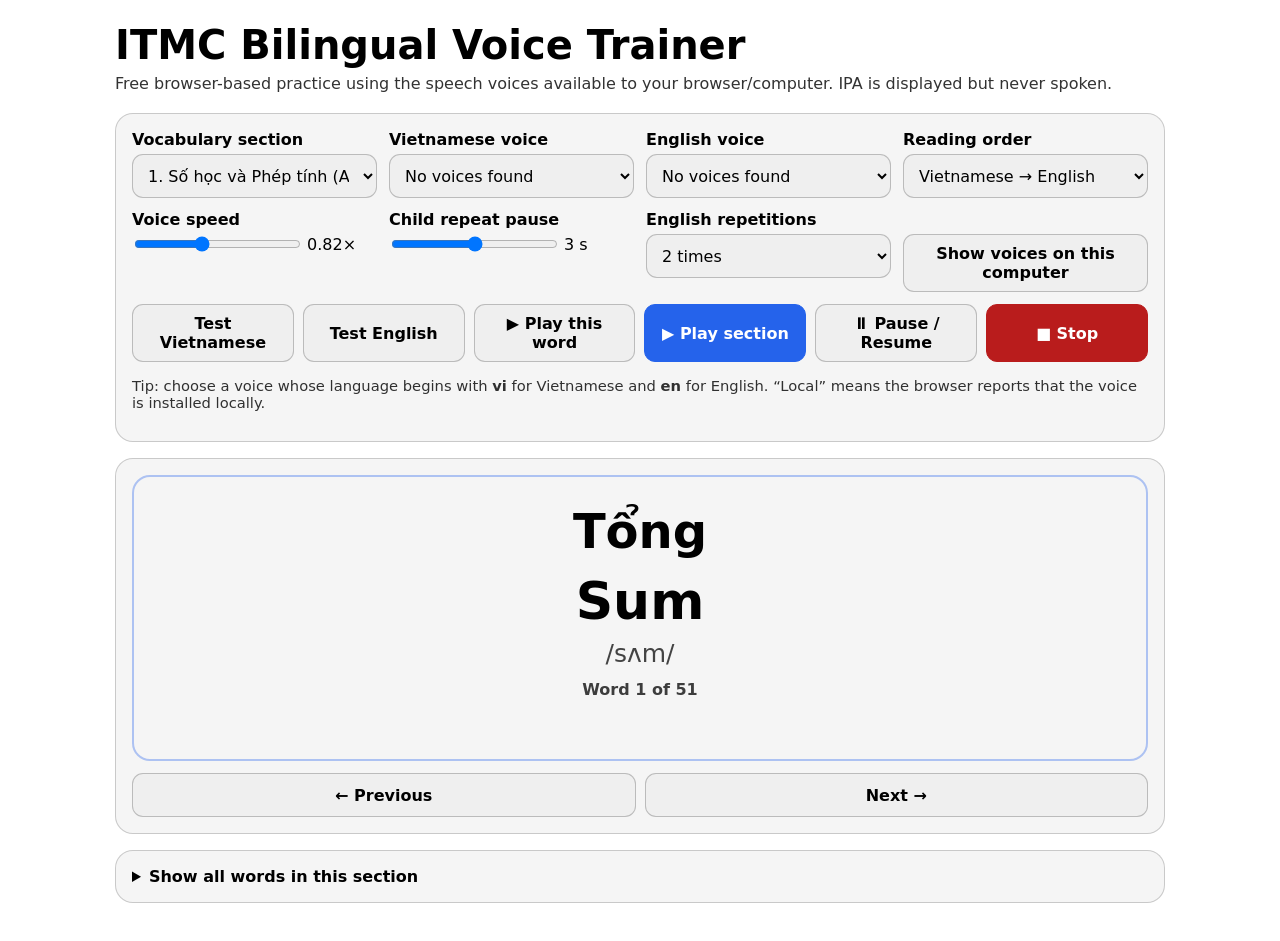
==== index.html @ 82bf1d86 "Add files via upload" ====
<!doctype html>
<html lang="vi">
<head>
<meta charset="utf-8">
<meta name="viewport" content="width=device-width, initial-scale=1">
<title>ITMC Bilingual Voice Trainer</title>
<style>
:root {
  font-family: system-ui, -apple-system, "Segoe UI", Roboto, Arial, sans-serif;
  color-scheme: light dark;
}
body {
  margin: 0;
  background: Canvas;
  color: CanvasText;
}
.wrap {
  max-width: 1050px;
  margin: 0 auto;
  padding: 22px;
}
h1 { margin: 0 0 6px; font-size: clamp(25px, 4vw, 40px); }
.sub { opacity:.8; margin:0 0 20px; }
.panel {
  border: 1px solid color-mix(in srgb, CanvasText 18%, transparent);
  border-radius: 18px;
  padding: 16px;
  margin-bottom: 16px;
  background: color-mix(in srgb, Canvas 96%, CanvasText 4%);
}
.grid {
  display: grid;
  grid-template-columns: repeat(auto-fit, minmax(210px,1fr));
  gap: 12px;
}
label { font-weight: 650; display:block; margin-bottom:5px; }
select, input[type="range"], button {
  width:100%;
  box-sizing:border-box;
}
select, button {
  min-height: 44px;
  border-radius: 11px;
  border: 1px solid color-mix(in srgb, CanvasText 22%, transparent);
  padding: 9px 11px;
  font: inherit;
}
button { cursor:pointer; font-weight:700; }
button.primary {
  background: #2563eb;
  color:white;
  border-color:#2563eb;
}
button.stop {
  background:#b91c1c;
  color:white;
  border-color:#b91c1c;
}
.controls {
  display:grid;
  grid-template-columns: repeat(auto-fit, minmax(120px,1fr));
  gap:9px;
}
.card {
  text-align:center;
  padding: 26px 14px;
  border-radius: 18px;
  border: 2px solid color-mix(in srgb, #2563eb 35%, transparent);
}
.vi {
  font-size: clamp(28px, 5vw, 48px);
  font-weight: 800;
  margin-bottom: 12px;
}
.en {
  font-size: clamp(30px, 5.5vw, 52px);
  font-weight: 850;
}
.ipa {
  font-size: clamp(18px, 2.7vw, 25px);
  opacity:.72;
  margin-top:8px;
}
.counter {
  margin-top:12px;
  opacity:.75;
  font-weight:650;
}
.status {
  min-height:24px;
  margin-top:10px;
  font-weight:650;
}
.small { font-size:.92rem; opacity:.8; }
.voice-list {
  max-height:220px;
  overflow:auto;
  padding:10px 14px;
  border-radius:12px;
  border:1px solid color-mix(in srgb, CanvasText 18%, transparent);
  display:none;
  white-space:pre-wrap;
}
.words {
  width:100%;
  border-collapse:collapse;
  margin-top:10px;
}
.words th, .words td {
  border-bottom:1px solid color-mix(in srgb, CanvasText 14%, transparent);
  padding:8px;
  text-align:left;
  vertical-align:top;
}
.words tr.current {
  outline:2px solid #2563eb;
  outline-offset:-2px;
}
.rangeRow {
  display:grid;
  grid-template-columns: 1fr 70px;
  align-items:center;
  gap:8px;
}
@media (max-width:600px) {
  .wrap { padding:12px; }
  .panel { padding:12px; border-radius:14px; }
}
</style>
</head>
<body>
<div class="wrap">
  <h1>ITMC Bilingual Voice Trainer</h1>
  <p class="sub">Free browser-based practice using the speech voices available to your browser/computer. IPA is displayed but never spoken.</p>

  <div class="panel">
    <div class="grid">
      <div>
        <label for="section">Vocabulary section</label>
        <select id="section"></select>
      </div>
      <div>
        <label for="viVoice">Vietnamese voice</label>
        <select id="viVoice"></select>
      </div>
      <div>
        <label for="enVoice">English voice</label>
        <select id="enVoice"></select>
      </div>
      <div>
        <label for="order">Reading order</label>
        <select id="order">
          <option value="vi-en">Vietnamese → English</option>
          <option value="en-vi">English → Vietnamese</option>
        </select>
      </div>
    </div>

    <div class="grid" style="margin-top:12px">
      <div>
        <label for="rate">Voice speed</label>
        <div class="rangeRow">
          <input id="rate" type="range" min="0.5" max="1.25" value="0.82" step="0.05">
          <output id="rateOut">0.82×</output>
        </div>
      </div>
      <div>
        <label for="pause">Child repeat pause</label>
        <div class="rangeRow">
          <input id="pause" type="range" min="0" max="6" value="3" step="0.5">
          <output id="pauseOut">3 s</output>
        </div>
      </div>
      <div>
        <label for="repeat">English repetitions</label>
        <select id="repeat">
          <option value="1">1 time</option>
          <option value="2" selected>2 times</option>
          <option value="3">3 times</option>
        </select>
      </div>
      <div>
        <label>&nbsp;</label>
        <button id="voicesBtn">Show voices on this computer</button>
      </div>
    </div>

    <div class="controls" style="margin-top:12px">
      <button id="testVi">Test Vietnamese</button>
      <button id="testEn">Test English</button>
      <button id="playOne">▶ Play this word</button>
      <button id="playAll" class="primary">▶ Play section</button>
      <button id="pauseBtn">⏸ Pause / Resume</button>
      <button id="stopBtn" class="stop">■ Stop</button>
    </div>

    <div id="voiceList" class="voice-list" style="margin-top:12px"></div>
    <p class="small">Tip: choose a voice whose language begins with <b>vi</b> for Vietnamese and <b>en</b> for English. “Local” means the browser reports that the voice is installed locally.</p>
  </div>

  <div class="panel">
    <div class="card">
      <div id="viText" class="vi"></div>
      <div id="enText" class="en"></div>
      <div id="ipaText" class="ipa"></div>
      <div id="counter" class="counter"></div>
      <div id="status" class="status"></div>
    </div>
    <div class="controls" style="margin-top:12px">
      <button id="prev">← Previous</button>
      <button id="next">Next →</button>
    </div>
  </div>

  <div class="panel">
    <details>
      <summary><b>Show all words in this section</b></summary>
      <div style="overflow:auto">
        <table class="words">
          <thead><tr><th>#</th><th>Vietnamese</th><th>English</th><th>IPA</th></tr></thead>
          <tbody id="wordRows"></tbody>
        </table>
      </div>
    </details>
  </div>
</div>

<script>
const sections = [{"title": "1. Số học và Phép tính (Arithmetic & Operations)", "items": [{"n": "1", "en": "Sum", "ipa": "/sʌm/", "vi": "Tổng"}, {"n": "2", "en": "Difference", "ipa": "/ˈdɪfrəns/", "vi": "Hiệu"}, {"n": "3", "en": "Product", "ipa": "/ˈprɒdʌkt/", "vi": "Tích"}, {"n": "4", "en": "Quotient", "ipa": "/ˈkwəʊʃnt/", "vi": "Thương"}, {"n": "5", "en": "Plus", "ipa": "/plʌs/", "vi": "Cộng"}, {"n": "6", "en": "Minus", "ipa": "/ˈmaɪnəs/", "vi": "Trừ"}, {"n": "7", "en": "Add", "ipa": "/æd/", "vi": "Cộng (động từ)"}, {"n": "8", "en": "Subtract", "ipa": "/səbˈtrækt/", "vi": "Trừ (động từ)"}, {"n": "9", "en": "Take away", "ipa": "/teɪk əˈweɪ/", "vi": "Trừ, lấy đi"}, {"n": "10", "en": "Multiplication", "ipa": "/ˌmʌltɪplɪˈkeɪʃn/", "vi": "Phép nhân"}, {"n": "11", "en": "Times / Multiplied by", "ipa": "/taɪmz/ - /ˈmʌltɪplaɪd baɪ/", "vi": "Nhân với"}, {"n": "12", "en": "Divide", "ipa": "/dɪˈvaɪd/", "vi": "Chia"}, {"n": "13", "en": "Subtraction", "ipa": "/səbˈtrækʃn/", "vi": "Phép trừ"}, {"n": "14", "en": "Operation", "ipa": "/ˌɒpəˈreɪʃn/", "vi": "Phép tính"}, {"n": "15", "en": "Calculate", "ipa": "/ˈkælkjuleɪt/", "vi": "Tính"}, {"n": "16", "en": "Digit", "ipa": "/ˈdɪdʒɪt/", "vi": "Chữ số"}, {"n": "17", "en": "Units digit / Ones place", "ipa": "/ˈjuːnɪts ˈdɪdʒɪt/", "vi": "Chữ số hàng đơn vị"}, {"n": "18", "en": "Tens digit / Tens", "ipa": "/tɛnz ˈdɪdʒɪt/", "vi": "Chữ số hàng chục"}, {"n": "19", "en": "Hundreds place / Hundreds", "ipa": "/ˈhʌndrədz pleɪs/", "vi": "Hàng trăm"}, {"n": "20", "en": "Thousands", "ipa": "/ˈθaʊzndz/", "vi": "Hàng nghìn"}, {"n": "21", "en": "Millions", "ipa": "/ˈmɪljənz/", "vi": "Hàng triệu"}, {"n": "22", "en": "Place / Place value", "ipa": "/pleɪs/ - /ˈpleɪs væljuː/", "vi": "Hàng / Giá trị hàng"}, {"n": "23", "en": "Even / Even number", "ipa": "/ˈiːvn ˈnʌmbə(r)/", "vi": "Chẵn / Số chẵn"}, {"n": "24", "en": "Odd / Odd number", "ipa": "/ɒd ˈnʌmbə(r)/", "vi": "Lẻ / Số lẻ"}, {"n": "25", "en": "Consecutive", "ipa": "/kənˈsekjətɪv/", "vi": "Liên tiếp"}, {"n": "26", "en": "Sequence", "ipa": "/ˈsiːkwəns/", "vi": "Dãy, chuỗi"}, {"n": "27", "en": "Pattern / Number pattern", "ipa": "/ˈpætən/ - /ˈnʌmbə ˈpætn/", "vi": "Quy luật / Dãy số quy luật"}, {"n": "28", "en": "Term / Element", "ipa": "/tɜːm/ - /ˈelɪmənt/", "vi": "Số hạng"}, {"n": "29", "en": "Value / Result", "ipa": "/ˈvæljuː/ - /rɪˈzʌlt/", "vi": "Giá trị / Kết quả"}, {"n": "30", "en": "Average", "ipa": "/ˈævərɪdʒ/", "vi": "Trung bình"}, {"n": "31", "en": "Divisibility / Divisible by", "ipa": "/dɪˌvɪzəˈbɪləti/", "vi": "Sự chia hết / Chia hết cho"}, {"n": "32", "en": "Remainder", "ipa": "/rɪˈmeɪndə(r)/", "vi": "Số dư"}, {"n": "33", "en": "Factor / Factorise (Factorize)", "ipa": "/ˈfæktə(r)/ - /ˈfæktəraɪz/", "vi": "Thừa số / Phân tích thành thừa số"}, {"n": "34", "en": "Distinct", "ipa": "/dɪˈstɪŋkt/", "vi": "Phân biệt / Khác nhau"}, {"n": "35", "en": "Half", "ipa": "/hɑːf/", "vi": "Một nửa"}, {"n": "36", "en": "Round", "ipa": "/raʊnd/", "vi": "Làm tròn"}, {"n": "37", "en": "Decimal fraction", "ipa": "/ˈdesɪml ˈfrækʃn/", "vi": "Phân số thập phân"}, {"n": "38", "en": "Decimal point", "ipa": "/ˈdesɪml pɔɪnt/", "vi": "Dấu thập phân"}, {"n": "39", "en": "Numerator", "ipa": "/ˈnjuːməreɪtə(r)/", "vi": "Tử số"}, {"n": "40", "en": "Denominator", "ipa": "/dɪˈnɒmɪneɪtə(r)/", "vi": "Mẫu số"}, {"n": "41", "en": "Proper fraction", "ipa": "/ˈprɒpə ˈfrækʃn/", "vi": "Phân số có tử số nhỏ hơn mẫu số"}, {"n": "42", "en": "Improper fraction", "ipa": "/ɪmˈprɒpə ˈfrækʃn/", "vi": "Phân số có tử số lớn hơn mẫu số"}, {"n": "43", "en": "Simplest fraction / Simplify", "ipa": "/ˈsɪmplɪst ˈfrækʃn/", "vi": "Phân số tối giản / Rút gọn"}, {"n": "44", "en": "Mixed numbers", "ipa": "/mɪkst ˈnʌmbəz/", "vi": "Hỗn số"}, {"n": "45", "en": "Integer", "ipa": "/ˈɪntɪdʒə(r)/", "vi": "Số nguyên"}, {"n": "46", "en": "Negative", "ipa": "/ˈneɡətɪv/", "vi": "Âm"}, {"n": "47", "en": "Nonzero", "ipa": "/ˌnɒnˈzɪərəʊ/", "vi": "Khác 0"}, {"n": "48", "en": "Square root", "ipa": "/skweə ruːt/", "vi": "Căn bậc hai"}, {"n": "49", "en": "Equal / Equality / Equation", "ipa": "/ˈiːkwəl/ - /ɪˈkweɪʒn/", "vi": "Bằng / Đẳng thức / Phương trình"}, {"n": "50", "en": "Directly proportional to", "ipa": "/daɪˈrektli pəˈpɔːʃənl tə/", "vi": "Tỷ lệ thuận với"}, {"n": "51", "en": "Inversely proportional", "ipa": "/ˌɪnˈvɜːsli pəˈpɔːʃənl/", "vi": "Tỷ lệ nghịch"}]}, {"title": "2. Hình học (Geometry)", "items": [{"n": "1", "en": "Geometry", "ipa": "/dʒiˈɒmətri/", "vi": "Hình học"}, {"n": "2", "en": "Rectangle", "ipa": "/ˈrektæŋɡl/", "vi": "Hình chữ nhật"}, {"n": "3", "en": "Square", "ipa": "/skweə(r)/", "vi": "Hình vuông"}, {"n": "4", "en": "Triangle", "ipa": "/ˈtraɪæŋɡl/", "vi": "Hình tam giác"}, {"n": "5", "en": "Acute triangle", "ipa": "/əˈkjuːt ˈtraɪæŋɡl/", "vi": "Tam giác nhọn"}, {"n": "6", "en": "Obtuse triangle", "ipa": "/əbˈtjuːs ˈtraɪæŋɡl/", "vi": "Tam giác tù"}, {"n": "7", "en": "Right triangle / Right-angled triangle", "ipa": "/raɪt ˈtraɪæŋɡl/", "vi": "Tam giác vuông"}, {"n": "8", "en": "Equilateral triangle", "ipa": "/ˌiːkwɪˈlætərəl ˈtraɪæŋɡl/", "vi": "Tam giác đều"}, {"n": "9", "en": "Isosceles triangle", "ipa": "/aɪˈsɒsəliːz ˈtraɪæŋɡl/", "vi": "Tam giác cân"}, {"n": "10", "en": "Scalene triangle", "ipa": "/ˈskeɪliːn ˈtraɪæŋɡl/", "vi": "Tam giác thường"}, {"n": "11", "en": "Circle / Semicircle", "ipa": "/ˈsɜːkl/ - /ˈsemisɜːkl/", "vi": "Hình tròn / Nửa đường tròn"}, {"n": "12", "en": "Radius / Diameter", "ipa": "/ˈreɪdiəs/ - /daɪˈæmɪtə(r)/", "vi": "Bán kính / Đường kính"}, {"n": "13", "en": "Polygon / Quadrilateral", "ipa": "/ˈpɒlɪɡən/ - /ˌkwɒdrɪˈlætərəl/", "vi": "Đa giác / Tứ giác"}, {"n": "14", "en": "Pentagon / Hexagon", "ipa": "/ˈpentəɡən/ - /ˈheksəɡən/", "vi": "Hình ngũ giác / Hình lục giác"}, {"n": "15", "en": "Parallelogram / Rhombus", "ipa": "/ˌpærəˈleləɡræm/ - /ˈrɒmbəs/", "vi": "Hình bình hành / Hình thoi"}, {"n": "16", "en": "Trapezium / Trapezoid", "ipa": "/trəˈpiːziəm/ - /ˈtræpəzɔɪd/", "vi": "Hình thang"}, {"n": "17", "en": "Kite", "ipa": "/kaɪt/", "vi": "Hình cái diều"}, {"n": "18", "en": "Cuboid / Cube", "ipa": "/ˈkjuːbɔɪd/ - /kjuːb/", "vi": "Hình hộp chữ nhật / Hình lập phương"}, {"n": "19", "en": "Cylinder / Cone", "ipa": "/ˈsɪlɪndə(r)/ - /kəʊn/", "vi": "Hình trụ / Hình nón"}, {"n": "20", "en": "Pyramid / Regular pyramid", "ipa": "/ˈpɪrəmɪd/", "vi": "Hình chóp / Hình chóp đều"}, {"n": "21", "en": "Triangular pyramid / Truncated pyramid", "ipa": "/traɪˈæŋɡjələr ˈpɪrəmɪd/", "vi": "Hình chóp tam giác / Hình chóp cụt"}, {"n": "22", "en": "Area / Surface area", "ipa": "/ˈeəriə/ - /ˈsɜːfɪs ˈeəriə/", "vi": "Diện tích / Diện tích toàn phần"}, {"n": "23", "en": "Perimeter / Circumference", "ipa": "/pəˈrɪmɪtə(r)/ - /səˈkʌmfərəns/", "vi": "Chu vi / Chu vi đường tròn"}, {"n": "24", "en": "Length / Width / Height", "ipa": "/leŋkθ/ - /wɪdθ/ - /haɪt/", "vi": "Chiều dài / Chiều rộng / Chiều cao"}, {"n": "25", "en": "Side length / Dimension", "ipa": "/saɪd leŋkθ/ - /daɪˈmenʃn/", "vi": "Chiều dài cạnh / Kích thước"}, {"n": "26", "en": "Right angle / Angle", "ipa": "/raɪt ˈæŋɡl/ - /ˈæŋɡl/", "vi": "Góc vuông / Góc"}, {"n": "27", "en": "Adjacent", "ipa": "/əˈdʒeɪsnt/", "vi": "Kề bên, kế cận (cạnh kề, góc kề)"}, {"n": "28", "en": "Vertically opposite angle", "ipa": "/ˈvɜːtɪkli ˈɒpəzɪt ˈæŋɡl/", "vi": "Góc đối đỉnh"}, {"n": "29", "en": "Segment / Line segment", "ipa": "/ˈseɡmənt/ - /laɪn ˈseɡmənt/", "vi": "Đoạn thẳng"}, {"n": "30", "en": "Line / Straight line", "ipa": "/laɪn/ - /streɪt laɪn/", "vi": "Đường thẳng"}, {"n": "31", "en": "Horizontal line / Vertical line", "ipa": "/ˌhɒrɪˈzɒntl laɪn/", "vi": "Đường nằm ngang / Đường thẳng đứng"}, {"n": "32", "en": "Perpendicular", "ipa": "/ˌpɜːpənˈdɪkjələ(r)/", "vi": "Vuông góc"}, {"n": "33", "en": "Bisect", "ipa": "/baɪˈsekt/", "vi": "Phân giác (chia đôi)"}, {"n": "34", "en": "Diagonal", "ipa": "/daɪˈæɡənl/", "vi": "Đường chéo"}, {"n": "35", "en": "Midpoint / Intersection", "ipa": "/ˈmɪdpɔɪnt/ - /ˌɪntəˈsekʃn/", "vi": "Trung điểm / Giao điểm"}, {"n": "36", "en": "Vertex / Vertices", "ipa": "/ˈvɜːteks/ - /ˈvɜːtɪsiːz/", "vi": "Đỉnh / Các đỉnh"}, {"n": "37", "en": "Plane / Origin", "ipa": "/pleɪn/ - /ˈɒrɪdʒɪn/", "vi": "Mặt phẳng / Gốc tọa độ"}, {"n": "38", "en": "Lines of symmetry", "ipa": "/laɪnz əv ˈsɪmətri/", "vi": "Trục đối xứng"}, {"n": "39", "en": "Face / Base", "ipa": "/feɪs/ - /beɪs/", "vi": "Mặt (của hình khối) / Mặt đáy"}, {"n": "40", "en": "Shaded region / Solid object", "ipa": "/ˈʃeɪdɪd ˈriːdʒən/", "vi": "Phần tô đậm / Hình khối"}, {"n": "41", "en": "Volume", "ipa": "/ˈvɒljuːm/", "vi": "Thể tích"}]}, {"title": "3. Vị trí và Phương hướng (Position & Direction)", "items": [{"n": "1", "en": "Front face", "ipa": "/frʌnt feɪs/", "vi": "Mặt trước"}, {"n": "2", "en": "Bottom face", "ipa": "/ˈbɒtəm feɪs/", "vi": "Mặt đáy / dưới"}, {"n": "3", "en": "Right side face", "ipa": "/raɪt saɪd feɪs/", "vi": "Mặt bên phải"}, {"n": "4", "en": "Left side face", "ipa": "/left saɪd feɪs/", "vi": "Mặt bên trái"}, {"n": "5", "en": "Top face", "ipa": "/tɒp feɪs/", "vi": "Mặt trên"}, {"n": "6", "en": "Back face", "ipa": "/bæk feɪs/", "vi": "Mặt sau"}, {"n": "7", "en": "Middle", "ipa": "/ˈmɪdl/", "vi": "Ở chính giữa"}, {"n": "8", "en": "Move right / Move up", "ipa": "/muːv raɪt/ - /muːv ʌp/", "vi": "Đi sang phải / Đi lên trên"}, {"n": "9", "en": "Way / Route / Step", "ipa": "/weɪ/ - /ruːt/ - /step/", "vi": "Cách đi / Đường đi / Bước đi"}, {"n": "10", "en": "First / Last", "ipa": "/fɜːst/ - /lɑːst/", "vi": "Đầu tiên / Cuối cùng"}, {"n": "11", "en": "Right before / Right after", "ipa": "/raɪt bɪˈfɔː(r)/ - /raɪt ˈɑːftə(r)/", "vi": "Ngay trước / Ngay sau"}]}, {"title": "4. Xác suất, Thống kê và Biểu đồ (Probability & Statistics)", "items": [{"n": "1", "en": "Graph / Diagram", "ipa": "/ɡrɑːf/ - /ˈdaɪəɡræm/", "vi": "Biểu đồ, đồ thị, sơ đồ"}, {"n": "2", "en": "Pictograph", "ipa": "/ˈpɪktəɡrɑːf/", "vi": "Biểu đồ tranh"}, {"n": "3", "en": "Probability", "ipa": "/ˌprɒbəˈbɪləti/", "vi": "Xác suất"}, {"n": "4", "en": "Likely / Unlikely / Impossible", "ipa": "/ˈlaɪkli/ - /ɪmˈpɒsəbl/", "vi": "Có khả năng / Ít có khả năng / Không thể"}, {"n": "5", "en": "Randomly / At random", "ipa": "/ˈrændəmli/", "vi": "Ngẫu nhiên"}, {"n": "6", "en": "With repetition / Without repetition", "ipa": "/wɪð ˌrepəˈtɪʃn/", "vi": "Lặp lại / Không lặp lại"}, {"n": "7", "en": "Choose / Draw", "ipa": "/tʃuːz/ - /drɔː/", "vi": "Rút, chọn ra"}, {"n": "8", "en": "Column / Row", "ipa": "/ˈkɒləm/ - /rəʊ/", "vi": "Cột / Hàng"}, {"n": "9", "en": "Mode", "ipa": "/məʊd/", "vi": "Số trội (Yếu tố / Mốt)"}, {"n": "10", "en": "Mean", "ipa": "/miːn/", "vi": "Số trung bình"}]}, {"title": "5. Thuật ngữ chung, Tư duy logic (General & Logic Terms)", "items": [{"n": "1", "en": "Given that", "ipa": "/ˈɡɪvn ðæt/", "vi": "Biết rằng / Cho trước"}, {"n": "2", "en": "In total / Total / Altogether", "ipa": "/ɪn ˈtəʊtl/ - /ˌɔːltəˈɡeðə(r)/", "vi": "Tổng số / Tất cả"}, {"n": "3", "en": "Assume / Assumption", "ipa": "/əˈsjuːm/", "vi": "Giả sử / Giả thiết"}, {"n": "4", "en": "Constant", "ipa": "/ˈkɒnstənt/", "vi": "Hằng số"}, {"n": "5", "en": "Define / Symbol", "ipa": "/dɪˈfaɪn/ - /ˈsɪmbl/", "vi": "Định nghĩa / Kí hiệu"}, {"n": "6", "en": "Compare", "ipa": "/kəmˈpeə(r)/", "vi": "So sánh"}, {"n": "7", "en": "Increase / Decrease", "ipa": "/ɪnˈkriːs/ - /dɪˈkriːs/", "vi": "Tăng / Giảm"}, {"n": "8", "en": "Ascending order / Decreasing order / Ordering", "ipa": "/əˈsendɪŋ ˈɔːdə(r)/", "vi": "Thứ tự tăng dần / Giảm dần / Sự sắp xếp"}, {"n": "9", "en": "Smallest / Minimum", "ipa": "/ˈsmɔːlɪst/ - /ˈmɪnɪməm/", "vi": "Nhỏ nhất / Tối thiểu"}, {"n": "10", "en": "Greatest / Maximum / Largest", "ipa": "/ˈɡreɪtɪst/ - /ˈmæksɪməm/", "vi": "Lớn nhất / Tối đa"}, {"n": "11", "en": "Guarantee / Ensure", "ipa": "/ˌɡærənˈtiː/ - /ɪnˈʃʊə(r)/", "vi": "Chắc chắn, đảm bảo"}, {"n": "12", "en": "Exist / Insufficient / Excessive", "ipa": "/ɪɡˈzɪst/ - /ˌɪnsəˈfɪʃnt/", "vi": "Tồn tại / Thiếu, không đủ / Thừa ra"}, {"n": "13", "en": "Capacity / Weight / Mass", "ipa": "/kəˈpæsəti/ - /weɪt/ - /mæs/", "vi": "Dung tích / Cân nặng / Khối lượng"}, {"n": "14", "en": "Distance / Speed / Velocity", "ipa": "/ˈdɪstəns/ - /spiːd/ - /vəˈlɒsəti/", "vi": "Khoảng cách / Tốc độ / Vận tốc"}, {"n": "15", "en": "Fold / Inverse / Backwards from the end", "ipa": "/fəʊld/ - /ˌɪnˈvɜːs/", "vi": "Gấp (giấy) / Ngược lại / Suy ngược từ cuối"}, {"n": "16", "en": "Prove / Theorem / Formula", "ipa": "/pruːv/ - /ˈθɪərəm/ - /ˈfɔːmjələ/", "vi": "Chứng minh / Định lý / Công thức"}, {"n": "17", "en": "Solution / Solve / Express", "ipa": "/səˈluːʃn/ - /sɒlv/ - /ɪkˈspres/", "vi": "Lời giải / Giải / Biểu diễn"}, {"n": "18", "en": "Percent / Percentage / Scale", "ipa": "/pəˈsent/ - /skeɪl/", "vi": "Phần trăm / Tỉ lệ / Thang đo"}, {"n": "19", "en": "Rate / Ratio / Respectively", "ipa": "/reɪt/ - /ˈreɪʃiəʊ/ - /rɪˈspektɪvli/", "vi": "Tỷ lệ / Tỷ số / Lần lượt"}, {"n": "20", "en": "Transformation", "ipa": "/ˌtrænsfəˈmeɪʃn/", "vi": "Biến đổi"}]}];
const synth = window.speechSynthesis;
let voices = [];
let currentSection = 0;
let currentIndex = 0;
let runToken = 0;
let paused = false;

const $ = id => document.getElementById(id);
const sectionSel = $("section");
const viVoiceSel = $("viVoice");
const enVoiceSel = $("enVoice");

sections.forEach((s,i) => {
  const o=document.createElement("option");
  o.value=i; o.textContent=s.title;
  sectionSel.appendChild(o);
});

function normalizeLang(s) { return (s || "").toLowerCase(); }

function loadVoices() {
  voices = synth.getVoices() || [];
  const previousVi = viVoiceSel.value;
  const previousEn = enVoiceSel.value;
  viVoiceSel.innerHTML="";
  enVoiceSel.innerHTML="";

  function addOptions(select, preferredPrefix) {
    const matching = voices.filter(v => normalizeLang(v.lang).startsWith(preferredPrefix));
    const source = matching.length ? matching : voices;
    source.forEach((v, idx) => {
      const o=document.createElement("option");
      o.value = voices.indexOf(v);
      o.textContent = `${v.name} (${v.lang || "unknown"})${v.localService ? " — Local" : ""}`;
      select.appendChild(o);
    });
    if (!source.length) {
      const o=document.createElement("option");
      o.value=""; o.textContent="No voices found";
      select.appendChild(o);
    }
  }

  addOptions(viVoiceSel, "vi");
  addOptions(enVoiceSel, "en");

  // Try to pick a Vietnamese voice, and a UK/US English voice.
  const viIdx = voices.findIndex(v => normalizeLang(v.lang).startsWith("vi"));
  const enIdx = voices.findIndex(v => /^en-(gb|us)/i.test(v.lang || "")) >= 0
      ? voices.findIndex(v => /^en-(gb|us)/i.test(v.lang || ""))
      : voices.findIndex(v => normalizeLang(v.lang).startsWith("en"));
  if (viIdx >= 0) viVoiceSel.value = String(viIdx);
  if (enIdx >= 0) enVoiceSel.value = String(enIdx);

  if (previousVi && [...viVoiceSel.options].some(o=>o.value===previousVi)) viVoiceSel.value=previousVi;
  if (previousEn && [...enVoiceSel.options].some(o=>o.value===previousEn)) enVoiceSel.value=previousEn;
}
loadVoices();
if ("onvoiceschanged" in synth) synth.onvoiceschanged = loadVoices;
setTimeout(loadVoices, 400);
setTimeout(loadVoices, 1200);

function item() { return sections[currentSection].items[currentIndex]; }

function render() {
  const it=item();
  $("viText").textContent=it.vi;
  $("enText").textContent=it.en;
  $("ipaText").textContent=it.ipa;
  $("counter").textContent=`Word ${currentIndex+1} of ${sections[currentSection].items.length}`;
  renderTable();
}
function renderTable() {
  const tb=$("wordRows"); tb.innerHTML="";
  sections[currentSection].items.forEach((it,i)=>{
    const tr=document.createElement("tr");
    if (i===currentIndex) tr.className="current";
    tr.innerHTML=`<td>${escapeHtml(it.n)}</td><td>${escapeHtml(it.vi)}</td><td>${escapeHtml(it.en)}</td><td>${escapeHtml(it.ipa)}</td>`;
    tr.style.cursor="pointer";
    tr.onclick=()=>{ stopSpeech(); currentIndex=i; render(); };
    tb.appendChild(tr);
  });
}
function escapeHtml(x) {
  return String(x).replace(/[&<>"']/g, c => ({'&':'&amp;','<':'&lt;','>':'&gt;','"':'&quot;',"'":'&#039;'})[c]);
}

function getSelectedVoice(select) {
  const idx = Number(select.value);
  return Number.isFinite(idx) ? voices[idx] : null;
}

function speak(text, lang, voice, token) {
  return new Promise(resolve => {
    if (token !== runToken || !text) return resolve();
    const u = new SpeechSynthesisUtterance(text);
    u.lang = lang;
    if (voice) u.voice=voice;
    u.rate = Number($("rate").value);
    u.pitch = 1;
    u.volume = 1;
    u.onend=()=>resolve();
    u.onerror=()=>resolve();
    synth.speak(u);
  });
}
function wait(ms, token) {
  return new Promise(resolve => {
    const start=Date.now();
    const tick=()=>{
      if (token !== runToken) return resolve();
      if (paused) return setTimeout(tick,100);
      if (Date.now()-start >= ms) return resolve();
      setTimeout(tick,80);
    };
    tick();
  });
}

function englishParts(text) {
  // Source rows sometimes contain alternative English terms separated by " / ".
  return text.split(/\s+\/\s+/).map(s=>s.trim()).filter(Boolean);
}

async function playItem(index, token) {
  const it = sections[currentSection].items[index];
  const viVoice=getSelectedVoice(viVoiceSel);
  const enVoice=getSelectedVoice(enVoiceSel);
  const viLang = viVoice?.lang || "vi-VN";
  const enLang = enVoice?.lang || "en-GB";
  const reps = Number($("repeat").value);
  const parts = englishParts(it.en);
  const order = $("order").value;

  currentIndex=index; render();

  if (order==="vi-en") {
    $("status").textContent="Vietnamese";
    await speak(it.vi, viLang, viVoice, token);
    await wait(350, token);
    for (const part of parts) {
      for (let r=0;r<reps;r++) {
        if (token!==runToken) return;
        $("status").textContent = `English${reps>1 ? ` — repetition ${r+1}` : ""}`;
        await speak(part, enLang, enVoice, token);
        await wait(350, token);
      }
    }
  } else {
    for (const part of parts) {
      for (let r=0;r<reps;r++) {
        if (token!==runToken) return;
        $("status").textContent = `English${reps>1 ? ` — repetition ${r+1}` : ""}`;
        await speak(part, enLang, enVoice, token);
        await wait(350, token);
      }
    }
    $("status").textContent="Vietnamese";
    await speak(it.vi, viLang, viVoice, token);
  }

  $("status").textContent="Your turn — repeat";
  await wait(Number($("pause").value)*1000, token);
  if (token===runToken) $("status").textContent="";
}

async function playCurrent() {
  stopSpeech();
  const token=runToken;
  await playItem(currentIndex, token);
}

async function playSection() {
  stopSpeech();
  const token=runToken;
  for (let i=currentIndex;i<sections[currentSection].items.length;i++) {
    if (token!==runToken) return;
    await playItem(i, token);
    await wait(250, token);
  }
  if (token===runToken) $("status").textContent="Section finished ✓";
}

function stopSpeech() {
  runToken++;
  paused=false;
  synth.cancel();
  $("status").textContent="";
  $("pauseBtn").textContent="⏸ Pause / Resume";
}

$("section").onchange=()=>{
  stopSpeech();
  currentSection=Number(sectionSel.value);
  currentIndex=0;
  render();
};
$("prev").onclick=()=>{
  stopSpeech();
  currentIndex=Math.max(0,currentIndex-1); render();
};
$("next").onclick=()=>{
  stopSpeech();
  currentIndex=Math.min(sections[currentSection].items.length-1,currentIndex+1); render();
};
$("playOne").onclick=playCurrent;
$("playAll").onclick=playSection;
$("stopBtn").onclick=stopSpeech;
$("pauseBtn").onclick=()=>{
  if (synth.speaking) {
    if (synth.paused) {
      synth.resume(); paused=false; $("pauseBtn").textContent="⏸ Pause / Resume";
    } else {
      synth.pause(); paused=true; $("pauseBtn").textContent="▶ Resume";
    }
  }
};

$("testVi").onclick=()=>{
  stopSpeech(); const token=runToken;
  const v=getSelectedVoice(viVoiceSel);
  speak("Xin chào. Đây là giọng tiếng Việt.", v?.lang || "vi-VN", v, token);
};
$("testEn").onclick=()=>{
  stopSpeech(); const token=runToken;
  const v=getSelectedVoice(enVoiceSel);
  speak("Hello. This is the English voice.", v?.lang || "en-GB", v, token);
};

$("rate").oninput=()=>$("rateOut").textContent=Number($("rate").value).toFixed(2)+"×";
$("pause").oninput=()=>$("pauseOut").textContent=$("pause").value+" s";

$("voicesBtn").onclick=()=>{
  loadVoices();
  const box=$("voiceList");
  if (box.style.display==="block") {
    box.style.display="none";
    $("voicesBtn").textContent="Show voices on this computer";
    return;
  }
  box.style.display="block";
  $("voicesBtn").textContent="Hide voice list";
  if (!voices.length) {
    box.textContent="No speech voices were returned by this browser.";
  } else {
    box.textContent = voices.map(v =>
      `${v.name} — ${v.lang || "unknown"}${v.localService ? " — Local" : ""}`
    ).join("\n");
  }
};

render();
</script>
</body>
</html>
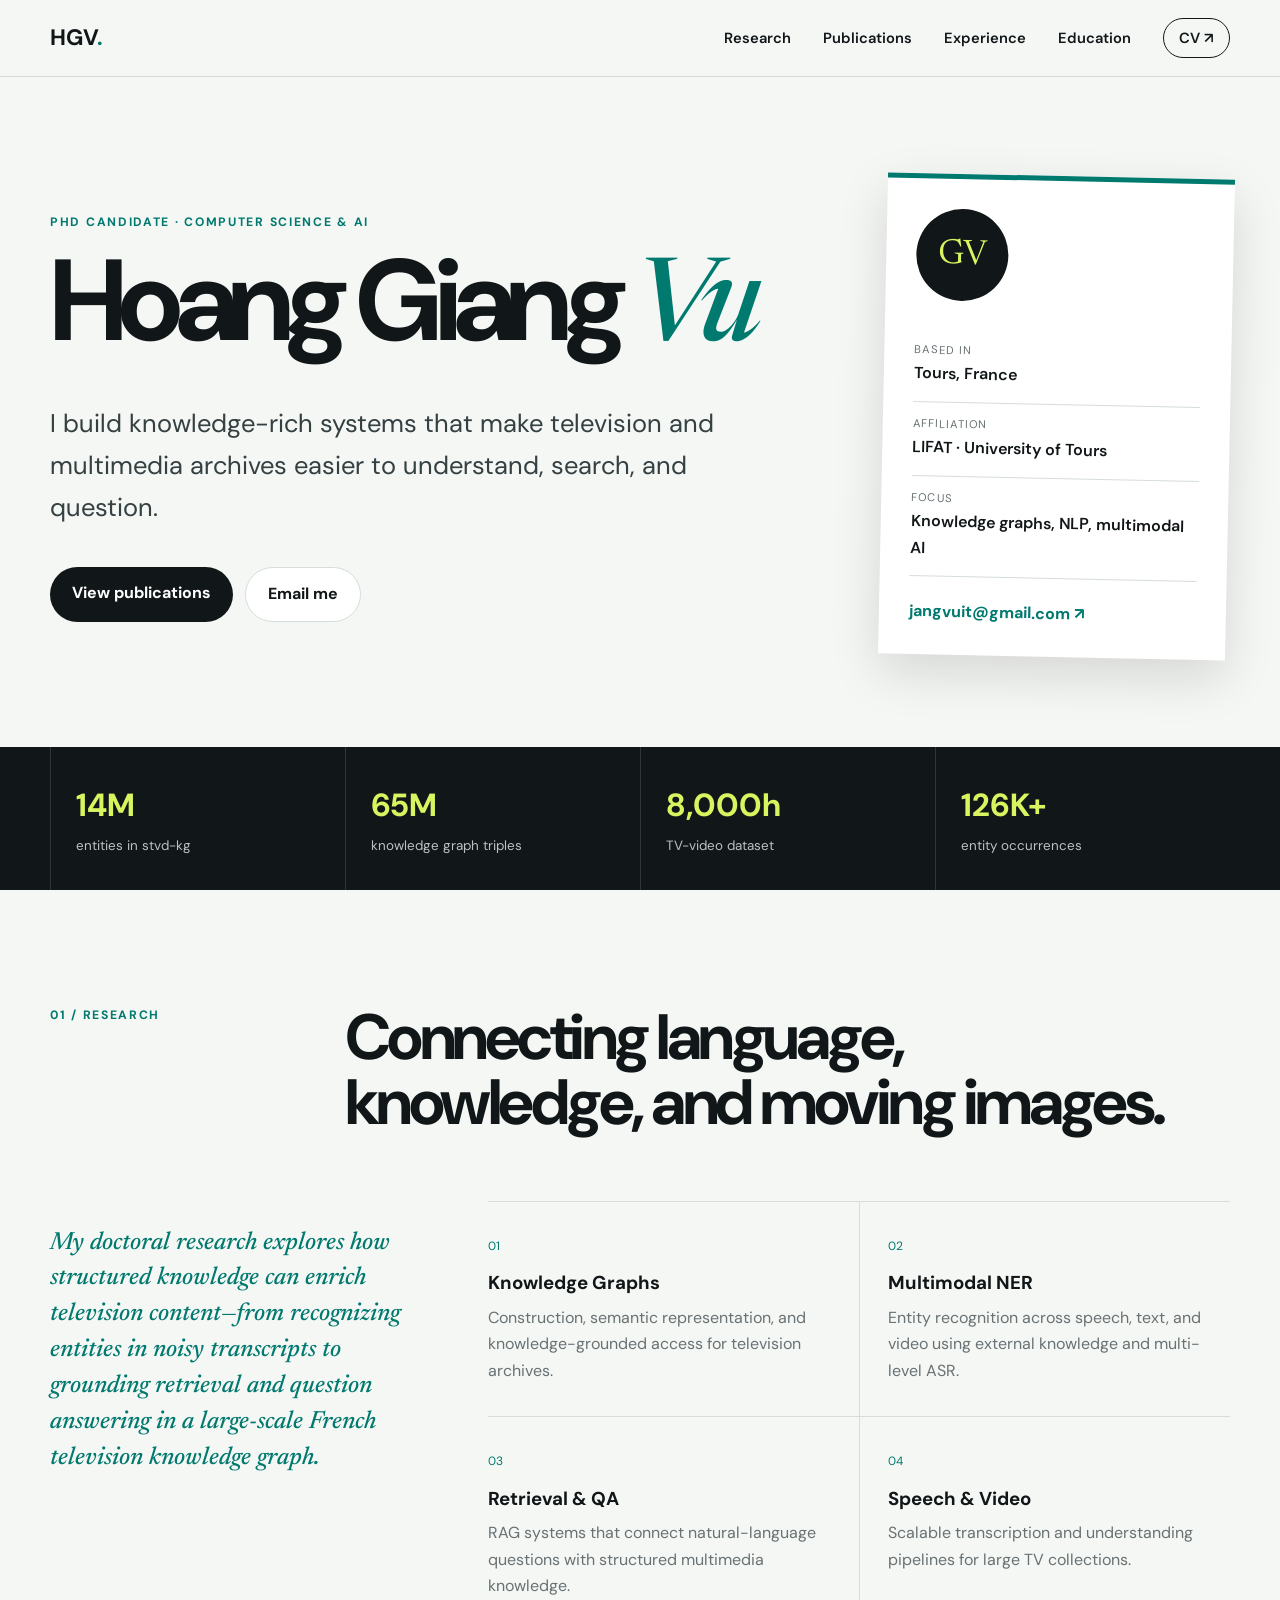
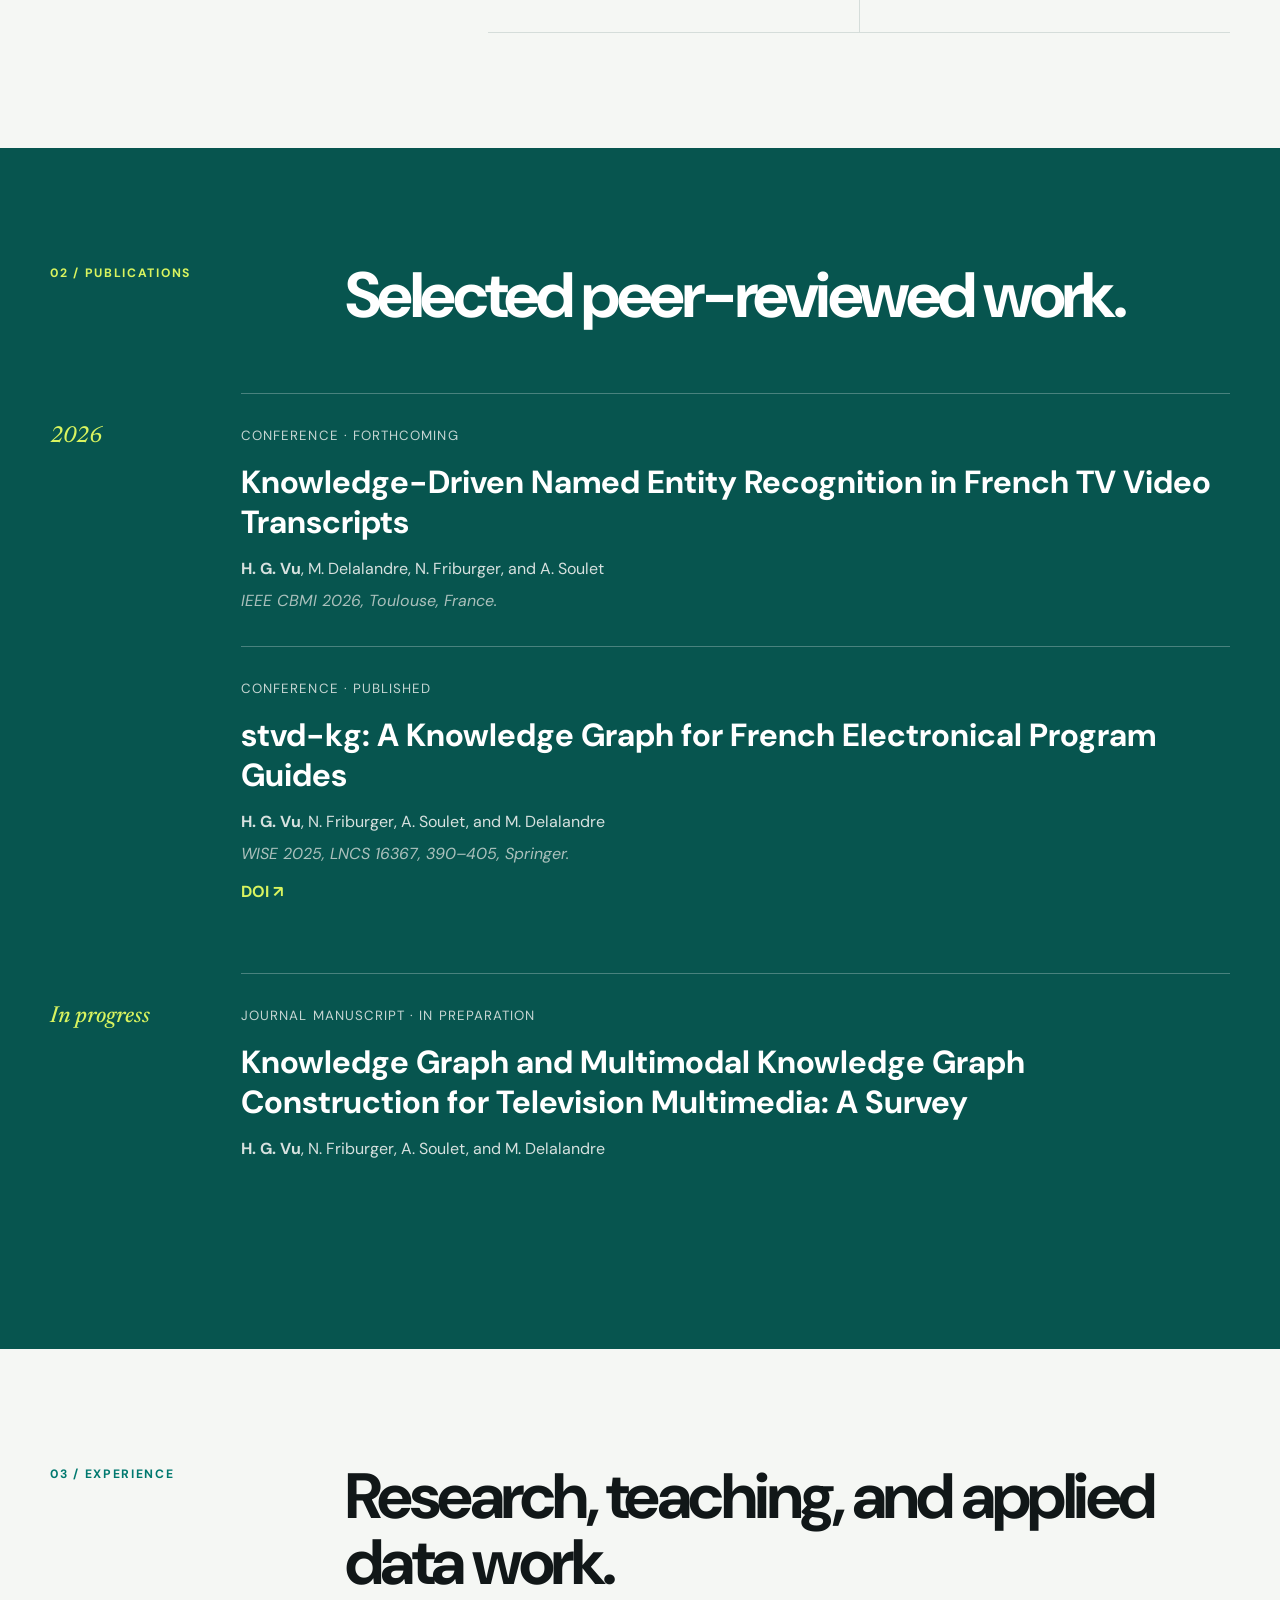
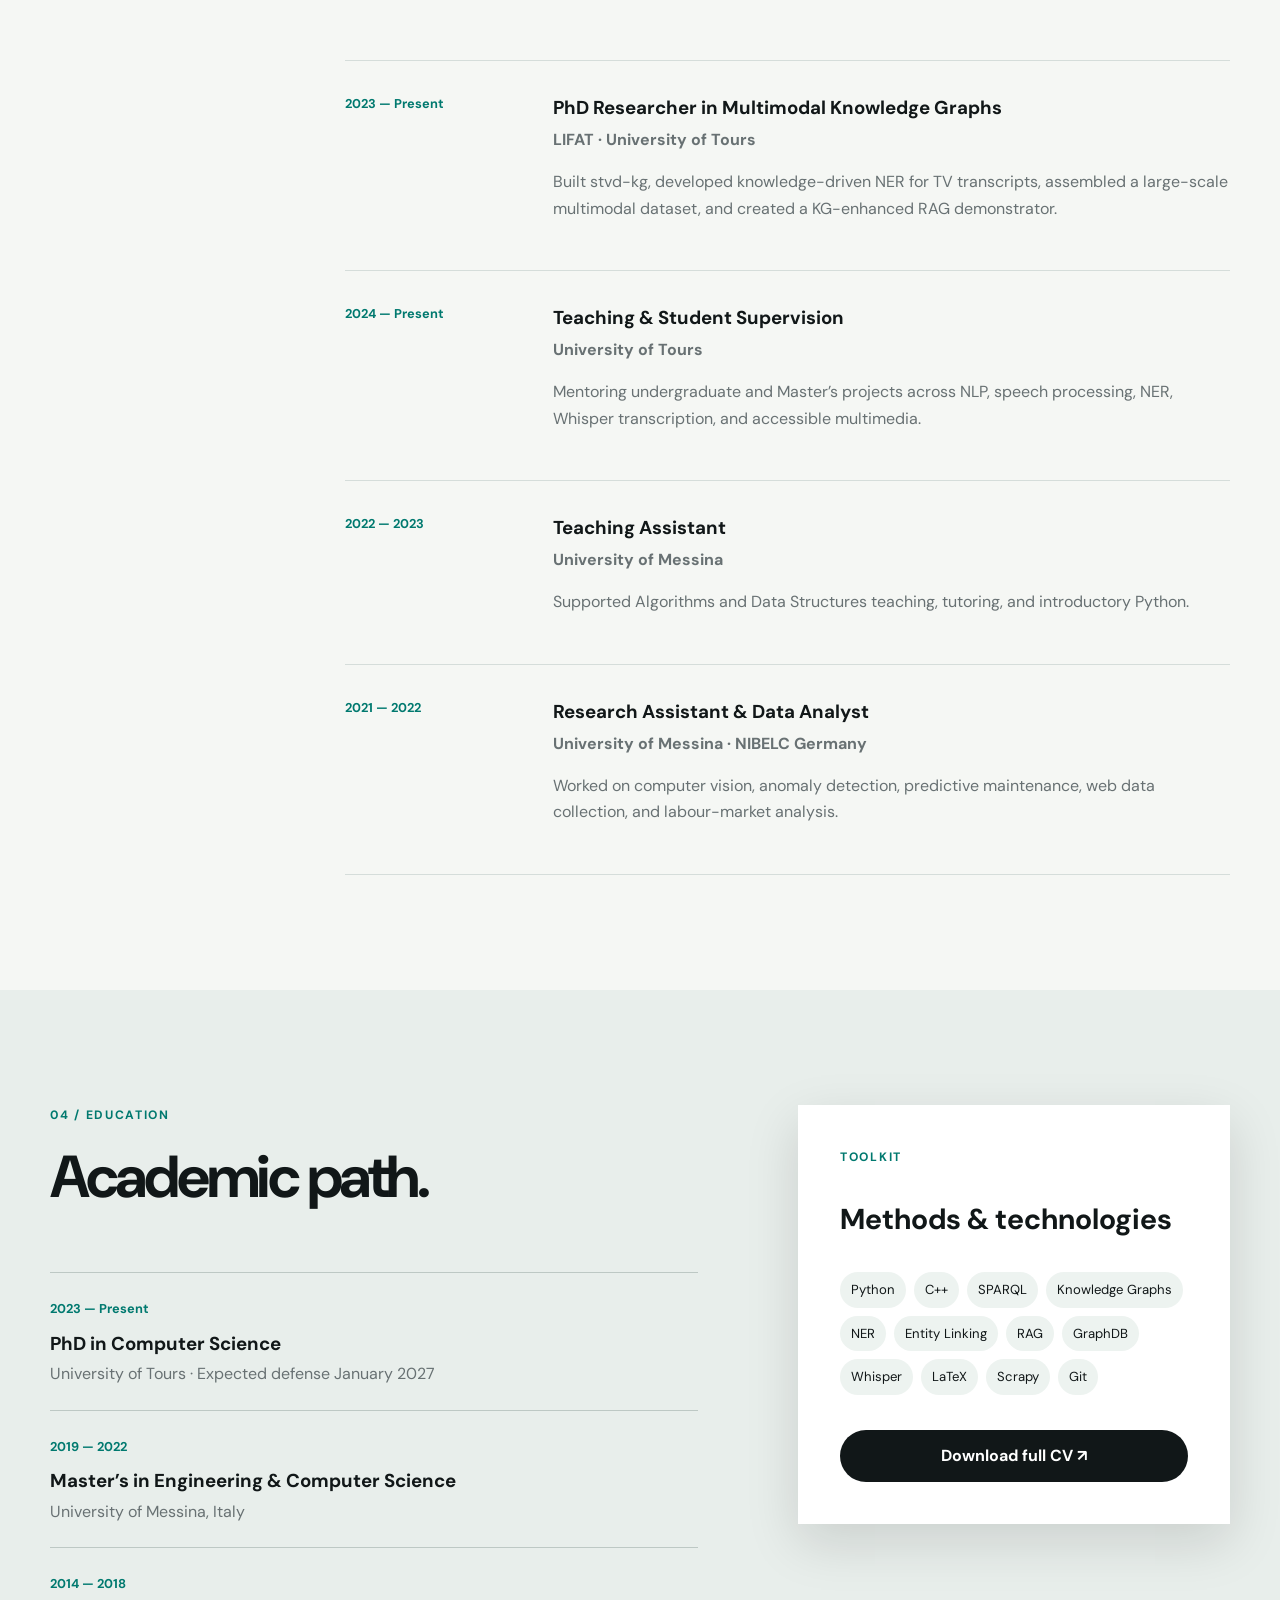
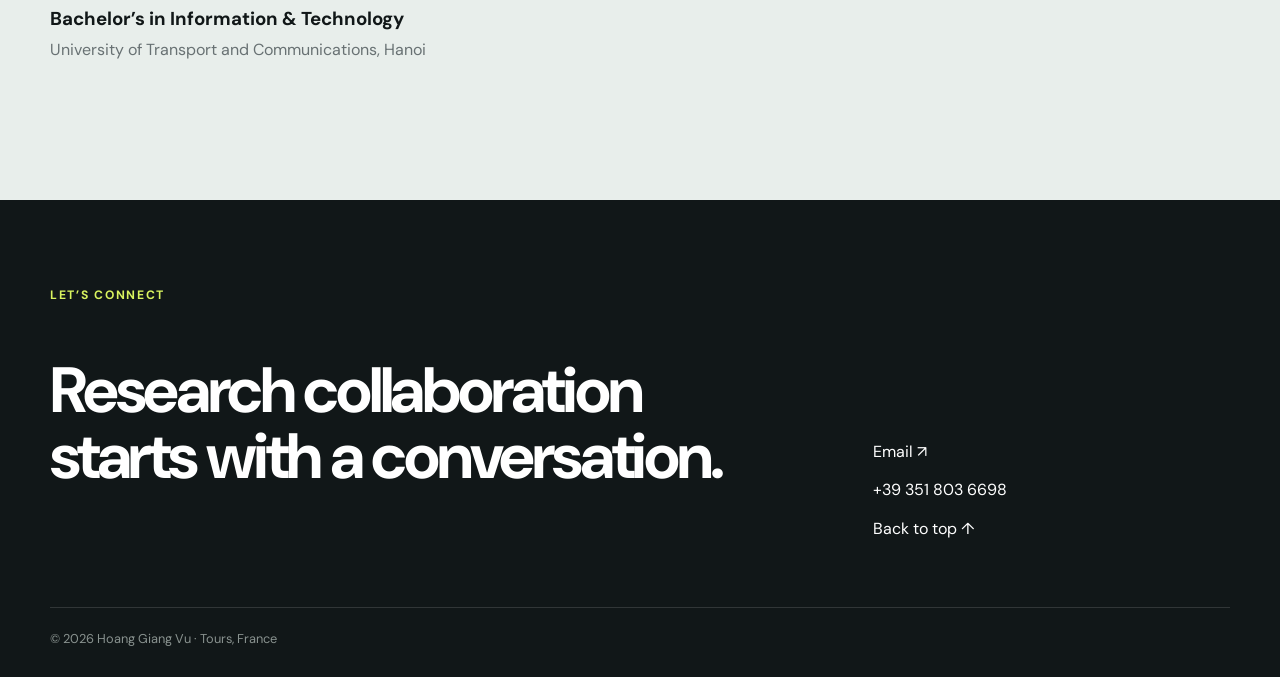
==== commit 5c896ccc: "Add files via upload" ====
--- a/index.html
+++ b/index.html
@@ -1,484 +1,9 @@
-<!doctype html>
-<html lang="vi">
-<head>
-<meta charset="utf-8">
-<meta name="viewport" content="width=device-width, initial-scale=1">
-<title>ITMC Bilingual Voice Trainer</title>
-<style>
-:root {
-  font-family: system-ui, -apple-system, "Segoe UI", Roboto, Arial, sans-serif;
-  color-scheme: light dark;
-}
-body {
-  margin: 0;
-  background: Canvas;
-  color: CanvasText;
-}
-.wrap {
-  max-width: 1050px;
-  margin: 0 auto;
-  padding: 22px;
-}
-h1 { margin: 0 0 6px; font-size: clamp(25px, 4vw, 40px); }
-.sub { opacity:.8; margin:0 0 20px; }
-.panel {
-  border: 1px solid color-mix(in srgb, CanvasText 18%, transparent);
-  border-radius: 18px;
-  padding: 16px;
-  margin-bottom: 16px;
-  background: color-mix(in srgb, Canvas 96%, CanvasText 4%);
-}
-.grid {
-  display: grid;
-  grid-template-columns: repeat(auto-fit, minmax(210px,1fr));
-  gap: 12px;
-}
-label { font-weight: 650; display:block; margin-bottom:5px; }
-select, input[type="range"], button {
-  width:100%;
-  box-sizing:border-box;
-}
-select, button {
-  min-height: 44px;
-  border-radius: 11px;
-  border: 1px solid color-mix(in srgb, CanvasText 22%, transparent);
-  padding: 9px 11px;
-  font: inherit;
-}
-button { cursor:pointer; font-weight:700; }
-button.primary {
-  background: #2563eb;
-  color:white;
-  border-color:#2563eb;
-}
-button.stop {
-  background:#b91c1c;
-  color:white;
-  border-color:#b91c1c;
-}
-.controls {
-  display:grid;
-  grid-template-columns: repeat(auto-fit, minmax(120px,1fr));
-  gap:9px;
-}
-.card {
-  text-align:center;
-  padding: 26px 14px;
-  border-radius: 18px;
-  border: 2px solid color-mix(in srgb, #2563eb 35%, transparent);
-}
-.vi {
-  font-size: clamp(28px, 5vw, 48px);
-  font-weight: 800;
-  margin-bottom: 12px;
-}
-.en {
-  font-size: clamp(30px, 5.5vw, 52px);
-  font-weight: 850;
-}
-.ipa {
-  font-size: clamp(18px, 2.7vw, 25px);
-  opacity:.72;
-  margin-top:8px;
-}
-.counter {
-  margin-top:12px;
-  opacity:.75;
-  font-weight:650;
-}
-.status {
-  min-height:24px;
-  margin-top:10px;
-  font-weight:650;
-}
-.small { font-size:.92rem; opacity:.8; }
-.voice-list {
-  max-height:220px;
-  overflow:auto;
-  padding:10px 14px;
-  border-radius:12px;
-  border:1px solid color-mix(in srgb, CanvasText 18%, transparent);
-  display:none;
-  white-space:pre-wrap;
-}
-.words {
-  width:100%;
-  border-collapse:collapse;
-  margin-top:10px;
-}
-.words th, .words td {
-  border-bottom:1px solid color-mix(in srgb, CanvasText 14%, transparent);
-  padding:8px;
-  text-align:left;
-  vertical-align:top;
-}
-.words tr.current {
-  outline:2px solid #2563eb;
-  outline-offset:-2px;
-}
-.rangeRow {
-  display:grid;
-  grid-template-columns: 1fr 70px;
-  align-items:center;
-  gap:8px;
-}
-@media (max-width:600px) {
-  .wrap { padding:12px; }
-  .panel { padding:12px; border-radius:14px; }
-}
-</style>
-</head>
-<body>
-<div class="wrap">
-  <h1>ITMC Bilingual Voice Trainer</h1>
-  <p class="sub">Free browser-based practice using the speech voices available to your browser/computer. IPA is displayed but never spoken.</p>
-
-  <div class="panel">
-    <div class="grid">
-      <div>
-        <label for="section">Vocabulary section</label>
-        <select id="section"></select>
-      </div>
-      <div>
-        <label for="viVoice">Vietnamese voice</label>
-        <select id="viVoice"></select>
-      </div>
-      <div>
-        <label for="enVoice">English voice</label>
-        <select id="enVoice"></select>
-      </div>
-      <div>
-        <label for="order">Reading order</label>
-        <select id="order">
-          <option value="vi-en">Vietnamese → English</option>
-          <option value="en-vi">English → Vietnamese</option>
-        </select>
-      </div>
-    </div>
-
-    <div class="grid" style="margin-top:12px">
-      <div>
-        <label for="rate">Voice speed</label>
-        <div class="rangeRow">
-          <input id="rate" type="range" min="0.5" max="1.25" value="0.82" step="0.05">
-          <output id="rateOut">0.82×</output>
-        </div>
-      </div>
-      <div>
-        <label for="pause">Child repeat pause</label>
-        <div class="rangeRow">
-          <input id="pause" type="range" min="0" max="6" value="3" step="0.5">
-          <output id="pauseOut">3 s</output>
-        </div>
-      </div>
-      <div>
-        <label for="repeat">English repetitions</label>
-        <select id="repeat">
-          <option value="1">1 time</option>
-          <option value="2" selected>2 times</option>
-          <option value="3">3 times</option>
-        </select>
-      </div>
-      <div>
-        <label>&nbsp;</label>
-        <button id="voicesBtn">Show voices on this computer</button>
-      </div>
-    </div>
-
-    <div class="controls" style="margin-top:12px">
-      <button id="testVi">Test Vietnamese</button>
-      <button id="testEn">Test English</button>
-      <button id="playOne">▶ Play this word</button>
-      <button id="playAll" class="primary">▶ Play section</button>
-      <button id="pauseBtn">⏸ Pause / Resume</button>
-      <button id="stopBtn" class="stop">■ Stop</button>
-    </div>
-
-    <div id="voiceList" class="voice-list" style="margin-top:12px"></div>
-    <p class="small">Tip: choose a voice whose language begins with <b>vi</b> for Vietnamese and <b>en</b> for English. “Local” means the browser reports that the voice is installed locally.</p>
-  </div>
-
-  <div class="panel">
-    <div class="card">
-      <div id="viText" class="vi"></div>
-      <div id="enText" class="en"></div>
-      <div id="ipaText" class="ipa"></div>
-      <div id="counter" class="counter"></div>
-      <div id="status" class="status"></div>
-    </div>
-    <div class="controls" style="margin-top:12px">
-      <button id="prev">← Previous</button>
-      <button id="next">Next →</button>
-    </div>
-  </div>
-
-  <div class="panel">
-    <details>
-      <summary><b>Show all words in this section</b></summary>
-      <div style="overflow:auto">
-        <table class="words">
-          <thead><tr><th>#</th><th>Vietnamese</th><th>English</th><th>IPA</th></tr></thead>
-          <tbody id="wordRows"></tbody>
-        </table>
-      </div>
-    </details>
-  </div>
-</div>
-
-<script>
-const sections = [{"title": "1. Số học và Phép tính (Arithmetic & Operations)", "items": [{"n": "1", "en": "Sum", "ipa": "/sʌm/", "vi": "Tổng"}, {"n": "2", "en": "Difference", "ipa": "/ˈdɪfrəns/", "vi": "Hiệu"}, {"n": "3", "en": "Product", "ipa": "/ˈprɒdʌkt/", "vi": "Tích"}, {"n": "4", "en": "Quotient", "ipa": "/ˈkwəʊʃnt/", "vi": "Thương"}, {"n": "5", "en": "Plus", "ipa": "/plʌs/", "vi": "Cộng"}, {"n": "6", "en": "Minus", "ipa": "/ˈmaɪnəs/", "vi": "Trừ"}, {"n": "7", "en": "Add", "ipa": "/æd/", "vi": "Cộng (động từ)"}, {"n": "8", "en": "Subtract", "ipa": "/səbˈtrækt/", "vi": "Trừ (động từ)"}, {"n": "9", "en": "Take away", "ipa": "/teɪk əˈweɪ/", "vi": "Trừ, lấy đi"}, {"n": "10", "en": "Multiplication", "ipa": "/ˌmʌltɪplɪˈkeɪʃn/", "vi": "Phép nhân"}, {"n": "11", "en": "Times / Multiplied by", "ipa": "/taɪmz/ - /ˈmʌltɪplaɪd baɪ/", "vi": "Nhân với"}, {"n": "12", "en": "Divide", "ipa": "/dɪˈvaɪd/", "vi": "Chia"}, {"n": "13", "en": "Subtraction", "ipa": "/səbˈtrækʃn/", "vi": "Phép trừ"}, {"n": "14", "en": "Operation", "ipa": "/ˌɒpəˈreɪʃn/", "vi": "Phép tính"}, {"n": "15", "en": "Calculate", "ipa": "/ˈkælkjuleɪt/", "vi": "Tính"}, {"n": "16", "en": "Digit", "ipa": "/ˈdɪdʒɪt/", "vi": "Chữ số"}, {"n": "17", "en": "Units digit / Ones place", "ipa": "/ˈjuːnɪts ˈdɪdʒɪt/", "vi": "Chữ số hàng đơn vị"}, {"n": "18", "en": "Tens digit / Tens", "ipa": "/tɛnz ˈdɪdʒɪt/", "vi": "Chữ số hàng chục"}, {"n": "19", "en": "Hundreds place / Hundreds", "ipa": "/ˈhʌndrədz pleɪs/", "vi": "Hàng trăm"}, {"n": "20", "en": "Thousands", "ipa": "/ˈθaʊzndz/", "vi": "Hàng nghìn"}, {"n": "21", "en": "Millions", "ipa": "/ˈmɪljənz/", "vi": "Hàng triệu"}, {"n": "22", "en": "Place / Place value", "ipa": "/pleɪs/ - /ˈpleɪs væljuː/", "vi": "Hàng / Giá trị hàng"}, {"n": "23", "en": "Even / Even number", "ipa": "/ˈiːvn ˈnʌmbə(r)/", "vi": "Chẵn / Số chẵn"}, {"n": "24", "en": "Odd / Odd number", "ipa": "/ɒd ˈnʌmbə(r)/", "vi": "Lẻ / Số lẻ"}, {"n": "25", "en": "Consecutive", "ipa": "/kənˈsekjətɪv/", "vi": "Liên tiếp"}, {"n": "26", "en": "Sequence", "ipa": "/ˈsiːkwəns/", "vi": "Dãy, chuỗi"}, {"n": "27", "en": "Pattern / Number pattern", "ipa": "/ˈpætən/ - /ˈnʌmbə ˈpætn/", "vi": "Quy luật / Dãy số quy luật"}, {"n": "28", "en": "Term / Element", "ipa": "/tɜːm/ - /ˈelɪmənt/", "vi": "Số hạng"}, {"n": "29", "en": "Value / Result", "ipa": "/ˈvæljuː/ - /rɪˈzʌlt/", "vi": "Giá trị / Kết quả"}, {"n": "30", "en": "Average", "ipa": "/ˈævərɪdʒ/", "vi": "Trung bình"}, {"n": "31", "en": "Divisibility / Divisible by", "ipa": "/dɪˌvɪzəˈbɪləti/", "vi": "Sự chia hết / Chia hết cho"}, {"n": "32", "en": "Remainder", "ipa": "/rɪˈmeɪndə(r)/", "vi": "Số dư"}, {"n": "33", "en": "Factor / Factorise (Factorize)", "ipa": "/ˈfæktə(r)/ - /ˈfæktəraɪz/", "vi": "Thừa số / Phân tích thành thừa số"}, {"n": "34", "en": "Distinct", "ipa": "/dɪˈstɪŋkt/", "vi": "Phân biệt / Khác nhau"}, {"n": "35", "en": "Half", "ipa": "/hɑːf/", "vi": "Một nửa"}, {"n": "36", "en": "Round", "ipa": "/raʊnd/", "vi": "Làm tròn"}, {"n": "37", "en": "Decimal fraction", "ipa": "/ˈdesɪml ˈfrækʃn/", "vi": "Phân số thập phân"}, {"n": "38", "en": "Decimal point", "ipa": "/ˈdesɪml pɔɪnt/", "vi": "Dấu thập phân"}, {"n": "39", "en": "Numerator", "ipa": "/ˈnjuːməreɪtə(r)/", "vi": "Tử số"}, {"n": "40", "en": "Denominator", "ipa": "/dɪˈnɒmɪneɪtə(r)/", "vi": "Mẫu số"}, {"n": "41", "en": "Proper fraction", "ipa": "/ˈprɒpə ˈfrækʃn/", "vi": "Phân số có tử số nhỏ hơn mẫu số"}, {"n": "42", "en": "Improper fraction", "ipa": "/ɪmˈprɒpə ˈfrækʃn/", "vi": "Phân số có tử số lớn hơn mẫu số"}, {"n": "43", "en": "Simplest fraction / Simplify", "ipa": "/ˈsɪmplɪst ˈfrækʃn/", "vi": "Phân số tối giản / Rút gọn"}, {"n": "44", "en": "Mixed numbers", "ipa": "/mɪkst ˈnʌmbəz/", "vi": "Hỗn số"}, {"n": "45", "en": "Integer", "ipa": "/ˈɪntɪdʒə(r)/", "vi": "Số nguyên"}, {"n": "46", "en": "Negative", "ipa": "/ˈneɡətɪv/", "vi": "Âm"}, {"n": "47", "en": "Nonzero", "ipa": "/ˌnɒnˈzɪərəʊ/", "vi": "Khác 0"}, {"n": "48", "en": "Square root", "ipa": "/skweə ruːt/", "vi": "Căn bậc hai"}, {"n": "49", "en": "Equal / Equality / Equation", "ipa": "/ˈiːkwəl/ - /ɪˈkweɪʒn/", "vi": "Bằng / Đẳng thức / Phương trình"}, {"n": "50", "en": "Directly proportional to", "ipa": "/daɪˈrektli pəˈpɔːʃənl tə/", "vi": "Tỷ lệ thuận với"}, {"n": "51", "en": "Inversely proportional", "ipa": "/ˌɪnˈvɜːsli pəˈpɔːʃənl/", "vi": "Tỷ lệ nghịch"}]}, {"title": "2. Hình học (Geometry)", "items": [{"n": "1", "en": "Geometry", "ipa": "/dʒiˈɒmətri/", "vi": "Hình học"}, {"n": "2", "en": "Rectangle", "ipa": "/ˈrektæŋɡl/", "vi": "Hình chữ nhật"}, {"n": "3", "en": "Square", "ipa": "/skweə(r)/", "vi": "Hình vuông"}, {"n": "4", "en": "Triangle", "ipa": "/ˈtraɪæŋɡl/", "vi": "Hình tam giác"}, {"n": "5", "en": "Acute triangle", "ipa": "/əˈkjuːt ˈtraɪæŋɡl/", "vi": "Tam giác nhọn"}, {"n": "6", "en": "Obtuse triangle", "ipa": "/əbˈtjuːs ˈtraɪæŋɡl/", "vi": "Tam giác tù"}, {"n": "7", "en": "Right triangle / Right-angled triangle", "ipa": "/raɪt ˈtraɪæŋɡl/", "vi": "Tam giác vuông"}, {"n": "8", "en": "Equilateral triangle", "ipa": "/ˌiːkwɪˈlætərəl ˈtraɪæŋɡl/", "vi": "Tam giác đều"}, {"n": "9", "en": "Isosceles triangle", "ipa": "/aɪˈsɒsəliːz ˈtraɪæŋɡl/", "vi": "Tam giác cân"}, {"n": "10", "en": "Scalene triangle", "ipa": "/ˈskeɪliːn ˈtraɪæŋɡl/", "vi": "Tam giác thường"}, {"n": "11", "en": "Circle / Semicircle", "ipa": "/ˈsɜːkl/ - /ˈsemisɜːkl/", "vi": "Hình tròn / Nửa đường tròn"}, {"n": "12", "en": "Radius / Diameter", "ipa": "/ˈreɪdiəs/ - /daɪˈæmɪtə(r)/", "vi": "Bán kính / Đường kính"}, {"n": "13", "en": "Polygon / Quadrilateral", "ipa": "/ˈpɒlɪɡən/ - /ˌkwɒdrɪˈlætərəl/", "vi": "Đa giác / Tứ giác"}, {"n": "14", "en": "Pentagon / Hexagon", "ipa": "/ˈpentəɡən/ - /ˈheksəɡən/", "vi": "Hình ngũ giác / Hình lục giác"}, {"n": "15", "en": "Parallelogram / Rhombus", "ipa": "/ˌpærəˈleləɡræm/ - /ˈrɒmbəs/", "vi": "Hình bình hành / Hình thoi"}, {"n": "16", "en": "Trapezium / Trapezoid", "ipa": "/trəˈpiːziəm/ - /ˈtræpəzɔɪd/", "vi": "Hình thang"}, {"n": "17", "en": "Kite", "ipa": "/kaɪt/", "vi": "Hình cái diều"}, {"n": "18", "en": "Cuboid / Cube", "ipa": "/ˈkjuːbɔɪd/ - /kjuːb/", "vi": "Hình hộp chữ nhật / Hình lập phương"}, {"n": "19", "en": "Cylinder / Cone", "ipa": "/ˈsɪlɪndə(r)/ - /kəʊn/", "vi": "Hình trụ / Hình nón"}, {"n": "20", "en": "Pyramid / Regular pyramid", "ipa": "/ˈpɪrəmɪd/", "vi": "Hình chóp / Hình chóp đều"}, {"n": "21", "en": "Triangular pyramid / Truncated pyramid", "ipa": "/traɪˈæŋɡjələr ˈpɪrəmɪd/", "vi": "Hình chóp tam giác / Hình chóp cụt"}, {"n": "22", "en": "Area / Surface area", "ipa": "/ˈeəriə/ - /ˈsɜːfɪs ˈeəriə/", "vi": "Diện tích / Diện tích toàn phần"}, {"n": "23", "en": "Perimeter / Circumference", "ipa": "/pəˈrɪmɪtə(r)/ - /səˈkʌmfərəns/", "vi": "Chu vi / Chu vi đường tròn"}, {"n": "24", "en": "Length / Width / Height", "ipa": "/leŋkθ/ - /wɪdθ/ - /haɪt/", "vi": "Chiều dài / Chiều rộng / Chiều cao"}, {"n": "25", "en": "Side length / Dimension", "ipa": "/saɪd leŋkθ/ - /daɪˈmenʃn/", "vi": "Chiều dài cạnh / Kích thước"}, {"n": "26", "en": "Right angle / Angle", "ipa": "/raɪt ˈæŋɡl/ - /ˈæŋɡl/", "vi": "Góc vuông / Góc"}, {"n": "27", "en": "Adjacent", "ipa": "/əˈdʒeɪsnt/", "vi": "Kề bên, kế cận (cạnh kề, góc kề)"}, {"n": "28", "en": "Vertically opposite angle", "ipa": "/ˈvɜːtɪkli ˈɒpəzɪt ˈæŋɡl/", "vi": "Góc đối đỉnh"}, {"n": "29", "en": "Segment / Line segment", "ipa": "/ˈseɡmənt/ - /laɪn ˈseɡmənt/", "vi": "Đoạn thẳng"}, {"n": "30", "en": "Line / Straight line", "ipa": "/laɪn/ - /streɪt laɪn/", "vi": "Đường thẳng"}, {"n": "31", "en": "Horizontal line / Vertical line", "ipa": "/ˌhɒrɪˈzɒntl laɪn/", "vi": "Đường nằm ngang / Đường thẳng đứng"}, {"n": "32", "en": "Perpendicular", "ipa": "/ˌpɜːpənˈdɪkjələ(r)/", "vi": "Vuông góc"}, {"n": "33", "en": "Bisect", "ipa": "/baɪˈsekt/", "vi": "Phân giác (chia đôi)"}, {"n": "34", "en": "Diagonal", "ipa": "/daɪˈæɡənl/", "vi": "Đường chéo"}, {"n": "35", "en": "Midpoint / Intersection", "ipa": "/ˈmɪdpɔɪnt/ - /ˌɪntəˈsekʃn/", "vi": "Trung điểm / Giao điểm"}, {"n": "36", "en": "Vertex / Vertices", "ipa": "/ˈvɜːteks/ - /ˈvɜːtɪsiːz/", "vi": "Đỉnh / Các đỉnh"}, {"n": "37", "en": "Plane / Origin", "ipa": "/pleɪn/ - /ˈɒrɪdʒɪn/", "vi": "Mặt phẳng / Gốc tọa độ"}, {"n": "38", "en": "Lines of symmetry", "ipa": "/laɪnz əv ˈsɪmətri/", "vi": "Trục đối xứng"}, {"n": "39", "en": "Face / Base", "ipa": "/feɪs/ - /beɪs/", "vi": "Mặt (của hình khối) / Mặt đáy"}, {"n": "40", "en": "Shaded region / Solid object", "ipa": "/ˈʃeɪdɪd ˈriːdʒən/", "vi": "Phần tô đậm / Hình khối"}, {"n": "41", "en": "Volume", "ipa": "/ˈvɒljuːm/", "vi": "Thể tích"}]}, {"title": "3. Vị trí và Phương hướng (Position & Direction)", "items": [{"n": "1", "en": "Front face", "ipa": "/frʌnt feɪs/", "vi": "Mặt trước"}, {"n": "2", "en": "Bottom face", "ipa": "/ˈbɒtəm feɪs/", "vi": "Mặt đáy / dưới"}, {"n": "3", "en": "Right side face", "ipa": "/raɪt saɪd feɪs/", "vi": "Mặt bên phải"}, {"n": "4", "en": "Left side face", "ipa": "/left saɪd feɪs/", "vi": "Mặt bên trái"}, {"n": "5", "en": "Top face", "ipa": "/tɒp feɪs/", "vi": "Mặt trên"}, {"n": "6", "en": "Back face", "ipa": "/bæk feɪs/", "vi": "Mặt sau"}, {"n": "7", "en": "Middle", "ipa": "/ˈmɪdl/", "vi": "Ở chính giữa"}, {"n": "8", "en": "Move right / Move up", "ipa": "/muːv raɪt/ - /muːv ʌp/", "vi": "Đi sang phải / Đi lên trên"}, {"n": "9", "en": "Way / Route / Step", "ipa": "/weɪ/ - /ruːt/ - /step/", "vi": "Cách đi / Đường đi / Bước đi"}, {"n": "10", "en": "First / Last", "ipa": "/fɜːst/ - /lɑːst/", "vi": "Đầu tiên / Cuối cùng"}, {"n": "11", "en": "Right before / Right after", "ipa": "/raɪt bɪˈfɔː(r)/ - /raɪt ˈɑːftə(r)/", "vi": "Ngay trước / Ngay sau"}]}, {"title": "4. Xác suất, Thống kê và Biểu đồ (Probability & Statistics)", "items": [{"n": "1", "en": "Graph / Diagram", "ipa": "/ɡrɑːf/ - /ˈdaɪəɡræm/", "vi": "Biểu đồ, đồ thị, sơ đồ"}, {"n": "2", "en": "Pictograph", "ipa": "/ˈpɪktəɡrɑːf/", "vi": "Biểu đồ tranh"}, {"n": "3", "en": "Probability", "ipa": "/ˌprɒbəˈbɪləti/", "vi": "Xác suất"}, {"n": "4", "en": "Likely / Unlikely / Impossible", "ipa": "/ˈlaɪkli/ - /ɪmˈpɒsəbl/", "vi": "Có khả năng / Ít có khả năng / Không thể"}, {"n": "5", "en": "Randomly / At random", "ipa": "/ˈrændəmli/", "vi": "Ngẫu nhiên"}, {"n": "6", "en": "With repetition / Without repetition", "ipa": "/wɪð ˌrepəˈtɪʃn/", "vi": "Lặp lại / Không lặp lại"}, {"n": "7", "en": "Choose / Draw", "ipa": "/tʃuːz/ - /drɔː/", "vi": "Rút, chọn ra"}, {"n": "8", "en": "Column / Row", "ipa": "/ˈkɒləm/ - /rəʊ/", "vi": "Cột / Hàng"}, {"n": "9", "en": "Mode", "ipa": "/məʊd/", "vi": "Số trội (Yếu tố / Mốt)"}, {"n": "10", "en": "Mean", "ipa": "/miːn/", "vi": "Số trung bình"}]}, {"title": "5. Thuật ngữ chung, Tư duy logic (General & Logic Terms)", "items": [{"n": "1", "en": "Given that", "ipa": "/ˈɡɪvn ðæt/", "vi": "Biết rằng / Cho trước"}, {"n": "2", "en": "In total / Total / Altogether", "ipa": "/ɪn ˈtəʊtl/ - /ˌɔːltəˈɡeðə(r)/", "vi": "Tổng số / Tất cả"}, {"n": "3", "en": "Assume / Assumption", "ipa": "/əˈsjuːm/", "vi": "Giả sử / Giả thiết"}, {"n": "4", "en": "Constant", "ipa": "/ˈkɒnstənt/", "vi": "Hằng số"}, {"n": "5", "en": "Define / Symbol", "ipa": "/dɪˈfaɪn/ - /ˈsɪmbl/", "vi": "Định nghĩa / Kí hiệu"}, {"n": "6", "en": "Compare", "ipa": "/kəmˈpeə(r)/", "vi": "So sánh"}, {"n": "7", "en": "Increase / Decrease", "ipa": "/ɪnˈkriːs/ - /dɪˈkriːs/", "vi": "Tăng / Giảm"}, {"n": "8", "en": "Ascending order / Decreasing order / Ordering", "ipa": "/əˈsendɪŋ ˈɔːdə(r)/", "vi": "Thứ tự tăng dần / Giảm dần / Sự sắp xếp"}, {"n": "9", "en": "Smallest / Minimum", "ipa": "/ˈsmɔːlɪst/ - /ˈmɪnɪməm/", "vi": "Nhỏ nhất / Tối thiểu"}, {"n": "10", "en": "Greatest / Maximum / Largest", "ipa": "/ˈɡreɪtɪst/ - /ˈmæksɪməm/", "vi": "Lớn nhất / Tối đa"}, {"n": "11", "en": "Guarantee / Ensure", "ipa": "/ˌɡærənˈtiː/ - /ɪnˈʃʊə(r)/", "vi": "Chắc chắn, đảm bảo"}, {"n": "12", "en": "Exist / Insufficient / Excessive", "ipa": "/ɪɡˈzɪst/ - /ˌɪnsəˈfɪʃnt/", "vi": "Tồn tại / Thiếu, không đủ / Thừa ra"}, {"n": "13", "en": "Capacity / Weight / Mass", "ipa": "/kəˈpæsəti/ - /weɪt/ - /mæs/", "vi": "Dung tích / Cân nặng / Khối lượng"}, {"n": "14", "en": "Distance / Speed / Velocity", "ipa": "/ˈdɪstəns/ - /spiːd/ - /vəˈlɒsəti/", "vi": "Khoảng cách / Tốc độ / Vận tốc"}, {"n": "15", "en": "Fold / Inverse / Backwards from the end", "ipa": "/fəʊld/ - /ˌɪnˈvɜːs/", "vi": "Gấp (giấy) / Ngược lại / Suy ngược từ cuối"}, {"n": "16", "en": "Prove / Theorem / Formula", "ipa": "/pruːv/ - /ˈθɪərəm/ - /ˈfɔːmjələ/", "vi": "Chứng minh / Định lý / Công thức"}, {"n": "17", "en": "Solution / Solve / Express", "ipa": "/səˈluːʃn/ - /sɒlv/ - /ɪkˈspres/", "vi": "Lời giải / Giải / Biểu diễn"}, {"n": "18", "en": "Percent / Percentage / Scale", "ipa": "/pəˈsent/ - /skeɪl/", "vi": "Phần trăm / Tỉ lệ / Thang đo"}, {"n": "19", "en": "Rate / Ratio / Respectively", "ipa": "/reɪt/ - /ˈreɪʃiəʊ/ - /rɪˈspektɪvli/", "vi": "Tỷ lệ / Tỷ số / Lần lượt"}, {"n": "20", "en": "Transformation", "ipa": "/ˌtrænsfəˈmeɪʃn/", "vi": "Biến đổi"}]}];
-const synth = window.speechSynthesis;
-let voices = [];
-let currentSection = 0;
-let currentIndex = 0;
-let runToken = 0;
-let paused = false;
-
-const $ = id => document.getElementById(id);
-const sectionSel = $("section");
-const viVoiceSel = $("viVoice");
-const enVoiceSel = $("enVoice");
-
-sections.forEach((s,i) => {
-  const o=document.createElement("option");
-  o.value=i; o.textContent=s.title;
-  sectionSel.appendChild(o);
-});
-
-function normalizeLang(s) { return (s || "").toLowerCase(); }
-
-function loadVoices() {
-  voices = synth.getVoices() || [];
-  const previousVi = viVoiceSel.value;
-  const previousEn = enVoiceSel.value;
-  viVoiceSel.innerHTML="";
-  enVoiceSel.innerHTML="";
-
-  function addOptions(select, preferredPrefix) {
-    const matching = voices.filter(v => normalizeLang(v.lang).startsWith(preferredPrefix));
-    const source = matching.length ? matching : voices;
-    source.forEach((v, idx) => {
-      const o=document.createElement("option");
-      o.value = voices.indexOf(v);
-      o.textContent = `${v.name} (${v.lang || "unknown"})${v.localService ? " — Local" : ""}`;
-      select.appendChild(o);
-    });
-    if (!source.length) {
-      const o=document.createElement("option");
-      o.value=""; o.textContent="No voices found";
-      select.appendChild(o);
-    }
-  }
-
-  addOptions(viVoiceSel, "vi");
-  addOptions(enVoiceSel, "en");
-
-  // Try to pick a Vietnamese voice, and a UK/US English voice.
-  const viIdx = voices.findIndex(v => normalizeLang(v.lang).startsWith("vi"));
-  const enIdx = voices.findIndex(v => /^en-(gb|us)/i.test(v.lang || "")) >= 0
-      ? voices.findIndex(v => /^en-(gb|us)/i.test(v.lang || ""))
-      : voices.findIndex(v => normalizeLang(v.lang).startsWith("en"));
-  if (viIdx >= 0) viVoiceSel.value = String(viIdx);
-  if (enIdx >= 0) enVoiceSel.value = String(enIdx);
-
-  if (previousVi && [...viVoiceSel.options].some(o=>o.value===previousVi)) viVoiceSel.value=previousVi;
-  if (previousEn && [...enVoiceSel.options].some(o=>o.value===previousEn)) enVoiceSel.value=previousEn;
-}
-loadVoices();
-if ("onvoiceschanged" in synth) synth.onvoiceschanged = loadVoices;
-setTimeout(loadVoices, 400);
-setTimeout(loadVoices, 1200);
-
-function item() { return sections[currentSection].items[currentIndex]; }
-
-function render() {
-  const it=item();
-  $("viText").textContent=it.vi;
-  $("enText").textContent=it.en;
-  $("ipaText").textContent=it.ipa;
-  $("counter").textContent=`Word ${currentIndex+1} of ${sections[currentSection].items.length}`;
-  renderTable();
-}
-function renderTable() {
-  const tb=$("wordRows"); tb.innerHTML="";
-  sections[currentSection].items.forEach((it,i)=>{
-    const tr=document.createElement("tr");
-    if (i===currentIndex) tr.className="current";
-    tr.innerHTML=`<td>${escapeHtml(it.n)}</td><td>${escapeHtml(it.vi)}</td><td>${escapeHtml(it.en)}</td><td>${escapeHtml(it.ipa)}</td>`;
-    tr.style.cursor="pointer";
-    tr.onclick=()=>{ stopSpeech(); currentIndex=i; render(); };
-    tb.appendChild(tr);
-  });
-}
-function escapeHtml(x) {
-  return String(x).replace(/[&<>"']/g, c => ({'&':'&amp;','<':'&lt;','>':'&gt;','"':'&quot;',"'":'&#039;'})[c]);
-}
-
-function getSelectedVoice(select) {
-  const idx = Number(select.value);
-  return Number.isFinite(idx) ? voices[idx] : null;
-}
-
-function speak(text, lang, voice, token) {
-  return new Promise(resolve => {
-    if (token !== runToken || !text) return resolve();
-    const u = new SpeechSynthesisUtterance(text);
-    u.lang = lang;
-    if (voice) u.voice=voice;
-    u.rate = Number($("rate").value);
-    u.pitch = 1;
-    u.volume = 1;
-    u.onend=()=>resolve();
-    u.onerror=()=>resolve();
-    synth.speak(u);
-  });
-}
-function wait(ms, token) {
-  return new Promise(resolve => {
-    const start=Date.now();
-    const tick=()=>{
-      if (token !== runToken) return resolve();
-      if (paused) return setTimeout(tick,100);
-      if (Date.now()-start >= ms) return resolve();
-      setTimeout(tick,80);
-    };
-    tick();
-  });
-}
-
-function englishParts(text) {
-  // Source rows sometimes contain alternative English terms separated by " / ".
-  return text.split(/\s+\/\s+/).map(s=>s.trim()).filter(Boolean);
-}
-
-async function playItem(index, token) {
-  const it = sections[currentSection].items[index];
-  const viVoice=getSelectedVoice(viVoiceSel);
-  const enVoice=getSelectedVoice(enVoiceSel);
-  const viLang = viVoice?.lang || "vi-VN";
-  const enLang = enVoice?.lang || "en-GB";
-  const reps = Number($("repeat").value);
-  const parts = englishParts(it.en);
-  const order = $("order").value;
-
-  currentIndex=index; render();
-
-  if (order==="vi-en") {
-    $("status").textContent="Vietnamese";
-    await speak(it.vi, viLang, viVoice, token);
-    await wait(350, token);
-    for (const part of parts) {
-      for (let r=0;r<reps;r++) {
-        if (token!==runToken) return;
-        $("status").textContent = `English${reps>1 ? ` — repetition ${r+1}` : ""}`;
-        await speak(part, enLang, enVoice, token);
-        await wait(350, token);
-      }
-    }
-  } else {
-    for (const part of parts) {
-      for (let r=0;r<reps;r++) {
-        if (token!==runToken) return;
-        $("status").textContent = `English${reps>1 ? ` — repetition ${r+1}` : ""}`;
-        await speak(part, enLang, enVoice, token);
-        await wait(350, token);
-      }
-    }
-    $("status").textContent="Vietnamese";
-    await speak(it.vi, viLang, viVoice, token);
-  }
-
-  $("status").textContent="Your turn — repeat";
-  await wait(Number($("pause").value)*1000, token);
-  if (token===runToken) $("status").textContent="";
-}
-
-async function playCurrent() {
-  stopSpeech();
-  const token=runToken;
-  await playItem(currentIndex, token);
-}
-
-async function playSection() {
-  stopSpeech();
-  const token=runToken;
-  for (let i=currentIndex;i<sections[currentSection].items.length;i++) {
-    if (token!==runToken) return;
-    await playItem(i, token);
-    await wait(250, token);
-  }
-  if (token===runToken) $("status").textContent="Section finished ✓";
-}
-
-function stopSpeech() {
-  runToken++;
-  paused=false;
-  synth.cancel();
-  $("status").textContent="";
-  $("pauseBtn").textContent="⏸ Pause / Resume";
-}
-
-$("section").onchange=()=>{
-  stopSpeech();
-  currentSection=Number(sectionSel.value);
-  currentIndex=0;
-  render();
-};
-$("prev").onclick=()=>{
-  stopSpeech();
-  currentIndex=Math.max(0,currentIndex-1); render();
-};
-$("next").onclick=()=>{
-  stopSpeech();
-  currentIndex=Math.min(sections[currentSection].items.length-1,currentIndex+1); render();
-};
-$("playOne").onclick=playCurrent;
-$("playAll").onclick=playSection;
-$("stopBtn").onclick=stopSpeech;
-$("pauseBtn").onclick=()=>{
-  if (synth.speaking) {
-    if (synth.paused) {
-      synth.resume(); paused=false; $("pauseBtn").textContent="⏸ Pause / Resume";
-    } else {
-      synth.pause(); paused=true; $("pauseBtn").textContent="▶ Resume";
-    }
-  }
-};
-
-$("testVi").onclick=()=>{
-  stopSpeech(); const token=runToken;
-  const v=getSelectedVoice(viVoiceSel);
-  speak("Xin chào. Đây là giọng tiếng Việt.", v?.lang || "vi-VN", v, token);
-};
-$("testEn").onclick=()=>{
-  stopSpeech(); const token=runToken;
-  const v=getSelectedVoice(enVoiceSel);
-  speak("Hello. This is the English voice.", v?.lang || "en-GB", v, token);
-};
-
-$("rate").oninput=()=>$("rateOut").textContent=Number($("rate").value).toFixed(2)+"×";
-$("pause").oninput=()=>$("pauseOut").textContent=$("pause").value+" s";
-
-$("voicesBtn").onclick=()=>{
-  loadVoices();
-  const box=$("voiceList");
-  if (box.style.display==="block") {
-    box.style.display="none";
-    $("voicesBtn").textContent="Show voices on this computer";
-    return;
-  }
-  box.style.display="block";
-  $("voicesBtn").textContent="Hide voice list";
-  if (!voices.length) {
-    box.textContent="No speech voices were returned by this browser.";
-  } else {
-    box.textContent = voices.map(v =>
-      `${v.name} — ${v.lang || "unknown"}${v.localService ? " — Local" : ""}`
-    ).join("\n");
-  }
-};
-
-render();
-</script>
-</body>
-</html>
+<!doctype html><html lang="en"><head><meta charset="utf-8"><meta name="viewport" content="width=device-width,initial-scale=1"><meta name="description" content="Academic portfolio of Hoang Giang Vu, PhD candidate researching knowledge graphs, NLP, and multimedia understanding."><title>Hoang Giang Vu — Academic Portfolio</title><link rel="stylesheet" href="assets/style.css"><script defer src="assets/site.js"></script></head><body>
+<a class="skip" href="#main">Skip to content</a><header><nav class="shell"><a class="brand" href="#top">HGV<span>.</span></a><button class="toggle" aria-expanded="false" aria-controls="menu">Menu</button><div id="menu" class="menu"><a href="#research">Research</a><a href="#publications">Publications</a><a href="#experience">Experience</a><a href="#education">Education</a><a class="pill" href="assets/CV_HoangGiangVU.pdf" target="_blank">CV ↗</a></div></nav></header>
+<main id="main"><section class="hero shell" id="top"><div><p class="eyebrow">PhD Candidate · Computer Science &amp; AI</p><h1>Hoang Giang <em>Vu</em></h1><p class="lede">I build knowledge-rich systems that make television and multimedia archives easier to understand, search, and question.</p><div class="actions"><a class="button dark" href="#publications">View publications</a><a class="button light" href="mailto:jangvuit@gmail.com">Email me</a></div></div><aside class="card"><div class="avatar">GV</div><dl><div><dt>Based in</dt><dd>Tours, France</dd></div><div><dt>Affiliation</dt><dd>LIFAT · University of Tours</dd></div><div><dt>Focus</dt><dd>Knowledge graphs, NLP, multimodal AI</dd></div></dl><a href="mailto:jangvuit@gmail.com">jangvuit@gmail.com ↗</a></aside></section>
+<section class="stats"><div class="shell statgrid"><div><b>14M</b><span>entities in stvd-kg</span></div><div><b>65M</b><span>knowledge graph triples</span></div><div><b>8,000h</b><span>TV-video dataset</span></div><div><b>126K+</b><span>entity occurrences</span></div></div></section>
+<section class="section shell" id="research"><div class="title"><p>01 / Research</p><h2>Connecting language, knowledge, and moving images.</h2></div><div class="research"><p class="intro">My doctoral research explores how structured knowledge can enrich television content—from recognizing entities in noisy transcripts to grounding retrieval and question answering in a large-scale French television knowledge graph.</p><div class="topics"><article><i>01</i><h3>Knowledge Graphs</h3><p>Construction, semantic representation, and knowledge-grounded access for television archives.</p></article><article><i>02</i><h3>Multimodal NER</h3><p>Entity recognition across speech, text, and video using external knowledge and multi-level ASR.</p></article><article><i>03</i><h3>Retrieval &amp; QA</h3><p>RAG systems that connect natural-language questions with structured multimedia knowledge.</p></article><article><i>04</i><h3>Speech &amp; Video</h3><p>Scalable transcription and understanding pipelines for large TV collections.</p></article></div></div></section>
+<section class="section pubs" id="publications"><div class="shell"><div class="title"><p>02 / Publications</p><h2>Selected peer-reviewed work.</h2></div><div class="pubyear"><div class="year">2026</div><div><article class="paper"><small>Conference · Forthcoming</small><h3>Knowledge-Driven Named Entity Recognition in French TV Video Transcripts</h3><p><strong>H. G. Vu</strong>, M. Delalandre, N. Friburger, and A. Soulet</p><em>IEEE CBMI 2026, Toulouse, France.</em></article><article class="paper"><small>Conference · Published</small><h3>stvd-kg: A Knowledge Graph for French Electronical Program Guides</h3><p><strong>H. G. Vu</strong>, N. Friburger, A. Soulet, and M. Delalandre</p><em>WISE 2025, LNCS 16367, 390–405, Springer.</em><a href="https://doi.org/10.1007/978-981-95-7394-3_27" target="_blank">DOI ↗</a></article></div></div><div class="pubyear"><div class="year">In progress</div><article class="paper"><small>Journal manuscript · In preparation</small><h3>Knowledge Graph and Multimodal Knowledge Graph Construction for Television Multimedia: A Survey</h3><p><strong>H. G. Vu</strong>, N. Friburger, A. Soulet, and M. Delalandre</p></article></div></div></section>
+<section class="section shell" id="experience"><div class="title"><p>03 / Experience</p><h2>Research, teaching, and applied data work.</h2></div><div class="timeline"><article><time>2023 — Present</time><div><h3>PhD Researcher in Multimodal Knowledge Graphs</h3><b>LIFAT · University of Tours</b><p>Built stvd-kg, developed knowledge-driven NER for TV transcripts, assembled a large-scale multimodal dataset, and created a KG-enhanced RAG demonstrator.</p></div></article><article><time>2024 — Present</time><div><h3>Teaching &amp; Student Supervision</h3><b>University of Tours</b><p>Mentoring undergraduate and Master’s projects across NLP, speech processing, NER, Whisper transcription, and accessible multimedia.</p></div></article><article><time>2022 — 2023</time><div><h3>Teaching Assistant</h3><b>University of Messina</b><p>Supported Algorithms and Data Structures teaching, tutoring, and introductory Python.</p></div></article><article><time>2021 — 2022</time><div><h3>Research Assistant &amp; Data Analyst</h3><b>University of Messina · NIBELC Germany</b><p>Worked on computer vision, anomaly detection, predictive maintenance, web data collection, and labour-market analysis.</p></div></article></div></section>
+<section class="section education" id="education"><div class="shell split"><div><div class="title compact"><p>04 / Education</p><h2>Academic path.</h2></div><div class="degrees"><article><span>2023 — Present</span><h3>PhD in Computer Science</h3><p>University of Tours · Expected defense January 2027</p></article><article><span>2019 — 2022</span><h3>Master’s in Engineering &amp; Computer Science</h3><p>University of Messina, Italy</p></article><article><span>2014 — 2018</span><h3>Bachelor’s in Information &amp; Technology</h3><p>University of Transport and Communications, Hanoi</p></article></div></div><aside class="skills"><p class="eyebrow">Toolkit</p><h3>Methods &amp; technologies</h3><ul><li>Python</li><li>C++</li><li>SPARQL</li><li>Knowledge Graphs</li><li>NER</li><li>Entity Linking</li><li>RAG</li><li>GraphDB</li><li>Whisper</li><li>LaTeX</li><li>Scrapy</li><li>Git</li></ul><a class="button dark" href="assets/CV_HoangGiangVU.pdf" target="_blank">Download full CV ↗</a></aside></div></section></main>
+<footer><div class="shell foot"><div><p class="eyebrow">Let’s connect</p><h2>Research collaboration starts with a conversation.</h2></div><div><a href="mailto:jangvuit@gmail.com">Email ↗</a><a href="tel:+393518036698">+39 351 803 6698</a><a href="#top">Back to top ↑</a></div></div><div class="shell copy">© <span id="year"></span> Hoang Giang Vu · Tours, France</div></footer></body></html>
--- a/assets/style.css
+++ b/assets/style.css
@@ -0,0 +1,2 @@
+@import url('https://fonts.googleapis.com/css2?family=DM+Sans:wght@400;600;700&family=Newsreader:ital,opsz,wght@1,6..72,500&display=swap');
+:root{--ink:#111718;--muted:#687173;--paper:#f5f7f4;--white:#fff;--teal:#00796f;--deep:#07554f;--lime:#d9f45f;--line:#d5ddda;--max:1180px}*{box-sizing:border-box}html{scroll-behavior:smooth;scroll-padding-top:95px}body{margin:0;background:var(--paper);color:var(--ink);font:16px/1.65 'DM Sans',sans-serif}a{color:inherit;text-decoration:none}.shell{width:min(calc(100% - 40px),var(--max));margin:auto}.skip{position:fixed;top:-80px;left:16px;background:var(--lime);padding:10px;z-index:50}.skip:focus{top:10px}header{position:sticky;top:0;z-index:20;background:#f5f7f4e8;backdrop-filter:blur(14px);border-bottom:1px solid #1112}nav{height:76px;display:flex;align-items:center;justify-content:space-between}.brand{font-size:1.4rem;font-weight:700}.brand span,.eyebrow,.title>p{color:var(--teal)}.menu{display:flex;gap:32px;align-items:center;font-weight:600;font-size:.92rem}.menu a:hover{color:var(--teal)}.pill{border:1px solid;border-radius:99px;padding:7px 15px}.toggle{display:none;border:1px solid;border-radius:99px;background:none;padding:7px 14px;font:inherit}.hero{min-height:670px;padding:95px 0 85px;display:grid;grid-template-columns:1.5fr .7fr;gap:90px;align-items:center}.eyebrow,.title>p{text-transform:uppercase;letter-spacing:.14em;font-size:.76rem;font-weight:700;margin:0 0 22px}h1{font-size:clamp(4rem,9vw,8.4rem);letter-spacing:-.075em;line-height:.82;margin:0 0 42px}h1 em,.intro,.year{font-family:Newsreader,serif;font-weight:500;color:var(--teal)}.lede{font-size:clamp(1.25rem,2vw,1.65rem);max-width:720px;color:#354042}.actions{display:flex;gap:12px;margin-top:38px}.button{display:inline-flex;justify-content:center;padding:13px 22px;border-radius:99px;font-weight:700}.dark{background:var(--ink);color:white}.light{background:white;border:1px solid var(--line)}.card{background:white;padding:30px;border-top:5px solid var(--teal);box-shadow:0 18px 50px #1112;transform:rotate(1.2deg)}.avatar{height:92px;width:92px;border-radius:50%;display:grid;place-items:center;background:var(--ink);color:var(--lime);font:2.2rem Newsreader;margin-bottom:28px}.card dl{margin:0 0 22px}.card dl div{padding:12px 0;border-bottom:1px solid var(--line)}dt{font-size:.7rem;text-transform:uppercase;color:var(--muted);letter-spacing:.1em}dd{margin:2px 0;font-weight:600}.card>a{color:var(--teal);font-weight:700}.stats{background:var(--ink);color:white}.statgrid{display:grid;grid-template-columns:repeat(4,1fr)}.statgrid div{padding:32px 25px;border-left:1px solid #fff2}.statgrid b{display:block;color:var(--lime);font-size:2rem}.statgrid span{color:#bac3c1;font-size:.84rem}.section{padding:115px 0}.title{display:grid;grid-template-columns:.5fr 1.5fr;margin-bottom:65px}.title h2{font-size:clamp(2.5rem,5vw,5rem);letter-spacing:-.055em;line-height:1.02;margin:0;max-width:850px}.research{display:grid;grid-template-columns:.65fr 1.35fr;gap:80px}.intro{font-style:italic;font-size:1.55rem;line-height:1.45}.topics{display:grid;grid-template-columns:1fr 1fr;border-top:1px solid var(--line)}.topics article{padding:30px 28px 32px 0;border-bottom:1px solid var(--line)}.topics article:nth-child(even){padding-left:28px;border-left:1px solid var(--line)}.topics i{color:var(--teal);font-style:normal;font-size:.75rem}.topics h3{margin:10px 0 6px}.topics p{color:var(--muted);margin:0}.pubs{background:var(--deep);color:white}.pubs .title>p,.pubs .year{color:var(--lime)}.pubyear{display:grid;grid-template-columns:.28fr 1.72fr;gap:30px;margin-bottom:35px}.year{font-size:1.45rem;padding-top:25px;font-style:italic}.paper{padding:28px 0 32px;border-top:1px solid #fff4}.paper small{text-transform:uppercase;letter-spacing:.08em;color:#c5d5d2}.paper h3{font-size:clamp(1.3rem,2.5vw,2rem);line-height:1.25;margin:14px 0}.paper p{margin:5px 0;color:#d7e1df}.paper em{color:#abc0bc}.paper a{display:block;color:var(--lime);font-weight:700;margin-top:12px}.timeline{margin-left:25%;border-top:1px solid var(--line)}.timeline article{display:grid;grid-template-columns:.42fr 1.58fr;gap:28px;padding:32px 0;border-bottom:1px solid var(--line)}.timeline time,.degrees span{color:var(--teal);font-size:.8rem;font-weight:700}.timeline h3{margin:0 0 3px}.timeline b{color:var(--muted)}.timeline p{color:var(--muted)}.education{background:#e8eeeb}.split{display:grid;grid-template-columns:1.2fr .8fr;gap:100px}.compact{display:block}.compact h2{font-size:3.7rem}.degrees article{padding:22px 0;border-top:1px solid #bdc8c4}.degrees h3{margin:7px 0 2px}.degrees p{margin:0;color:var(--muted)}.skills{background:white;padding:42px;box-shadow:0 18px 50px #1112;align-self:start}.skills h3{font-size:1.8rem}.skills ul{display:flex;flex-wrap:wrap;list-style:none;padding:0;gap:8px;margin:25px 0 35px}.skills li{background:#edf3f0;border-radius:99px;padding:7px 11px;font-size:.82rem}.skills .button{width:100%}footer{background:var(--ink);color:white;padding:85px 0 28px}.foot{display:grid;grid-template-columns:1.35fr .65fr;gap:80px;align-items:end}.foot .eyebrow{color:var(--lime)}.foot h2{font-size:clamp(2.5rem,5vw,4.7rem);line-height:1.02;letter-spacing:-.05em}.foot>div:last-child{display:flex;flex-direction:column;gap:12px}.copy{border-top:1px solid #fff2;margin-top:65px;padding-top:20px;color:#89928f;font-size:.8rem}@media(max-width:850px){.toggle{display:block}.menu{display:none;position:absolute;top:68px;left:20px;right:20px;background:white;padding:10px;box-shadow:0 18px 50px #1113;flex-direction:column;align-items:stretch;gap:0}.menu.open{display:flex}.menu a{padding:12px}.hero,.title,.research,.split,.foot{grid-template-columns:1fr}.hero{padding:70px 0;gap:45px;min-height:auto}.card{transform:none}.statgrid{grid-template-columns:1fr 1fr}.section{padding:80px 0}.title,.research,.split,.foot{gap:35px}.topics{grid-template-columns:1fr}.topics article:nth-child(even){padding-left:0;border-left:0}.pubyear{grid-template-columns:1fr}.year{padding:0}.timeline{margin-left:0}.timeline article{grid-template-columns:1fr;gap:7px}}@media(max-width:520px){.shell{width:calc(100% - 28px)}h1{font-size:4rem}.actions{flex-direction:column}.statgrid{grid-template-columns:1fr}.statgrid div{border-left:0;border-bottom:1px solid #fff2}.title h2{font-size:2.7rem}.skills{padding:28px}}@media(prefers-reduced-motion:reduce){html{scroll-behavior:auto}}
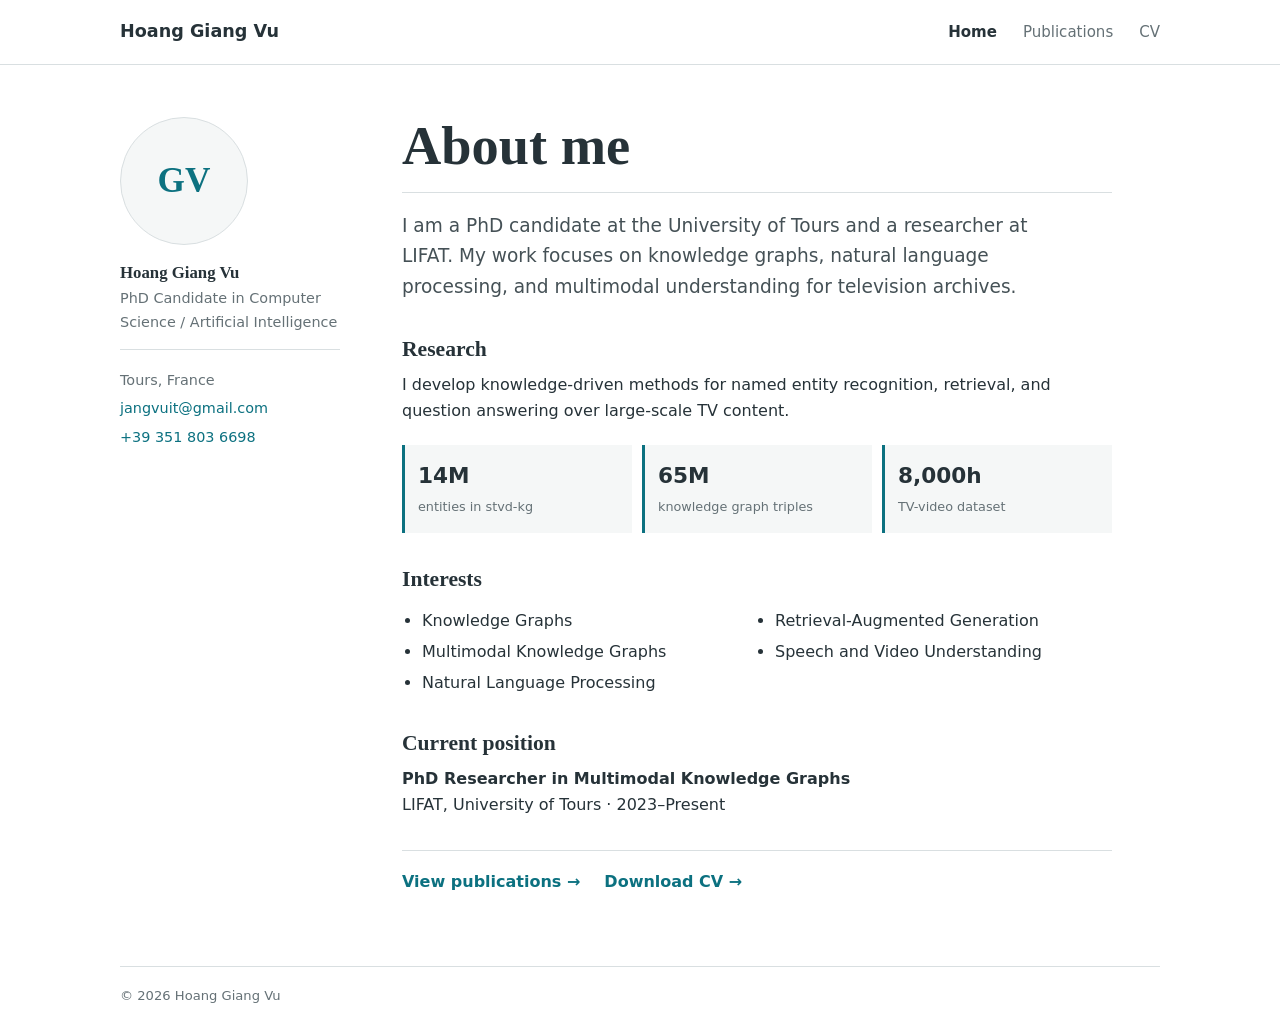
==== commit c5e69404: "Add files via upload" ====
--- a/index.html
+++ b/index.html
@@ -1,9 +1,9 @@
-<!doctype html><html lang="en"><head><meta charset="utf-8"><meta name="viewport" content="width=device-width,initial-scale=1"><meta name="description" content="Academic portfolio of Hoang Giang Vu, PhD candidate researching knowledge graphs, NLP, and multimedia understanding."><title>Hoang Giang Vu — Academic Portfolio</title><link rel="stylesheet" href="assets/style.css"><script defer src="assets/site.js"></script></head><body>
-<a class="skip" href="#main">Skip to content</a><header><nav class="shell"><a class="brand" href="#top">HGV<span>.</span></a><button class="toggle" aria-expanded="false" aria-controls="menu">Menu</button><div id="menu" class="menu"><a href="#research">Research</a><a href="#publications">Publications</a><a href="#experience">Experience</a><a href="#education">Education</a><a class="pill" href="assets/CV_HoangGiangVU.pdf" target="_blank">CV ↗</a></div></nav></header>
-<main id="main"><section class="hero shell" id="top"><div><p class="eyebrow">PhD Candidate · Computer Science &amp; AI</p><h1>Hoang Giang <em>Vu</em></h1><p class="lede">I build knowledge-rich systems that make television and multimedia archives easier to understand, search, and question.</p><div class="actions"><a class="button dark" href="#publications">View publications</a><a class="button light" href="mailto:jangvuit@gmail.com">Email me</a></div></div><aside class="card"><div class="avatar">GV</div><dl><div><dt>Based in</dt><dd>Tours, France</dd></div><div><dt>Affiliation</dt><dd>LIFAT · University of Tours</dd></div><div><dt>Focus</dt><dd>Knowledge graphs, NLP, multimodal AI</dd></div></dl><a href="mailto:jangvuit@gmail.com">jangvuit@gmail.com ↗</a></aside></section>
-<section class="stats"><div class="shell statgrid"><div><b>14M</b><span>entities in stvd-kg</span></div><div><b>65M</b><span>knowledge graph triples</span></div><div><b>8,000h</b><span>TV-video dataset</span></div><div><b>126K+</b><span>entity occurrences</span></div></div></section>
-<section class="section shell" id="research"><div class="title"><p>01 / Research</p><h2>Connecting language, knowledge, and moving images.</h2></div><div class="research"><p class="intro">My doctoral research explores how structured knowledge can enrich television content—from recognizing entities in noisy transcripts to grounding retrieval and question answering in a large-scale French television knowledge graph.</p><div class="topics"><article><i>01</i><h3>Knowledge Graphs</h3><p>Construction, semantic representation, and knowledge-grounded access for television archives.</p></article><article><i>02</i><h3>Multimodal NER</h3><p>Entity recognition across speech, text, and video using external knowledge and multi-level ASR.</p></article><article><i>03</i><h3>Retrieval &amp; QA</h3><p>RAG systems that connect natural-language questions with structured multimedia knowledge.</p></article><article><i>04</i><h3>Speech &amp; Video</h3><p>Scalable transcription and understanding pipelines for large TV collections.</p></article></div></div></section>
-<section class="section pubs" id="publications"><div class="shell"><div class="title"><p>02 / Publications</p><h2>Selected peer-reviewed work.</h2></div><div class="pubyear"><div class="year">2026</div><div><article class="paper"><small>Conference · Forthcoming</small><h3>Knowledge-Driven Named Entity Recognition in French TV Video Transcripts</h3><p><strong>H. G. Vu</strong>, M. Delalandre, N. Friburger, and A. Soulet</p><em>IEEE CBMI 2026, Toulouse, France.</em></article><article class="paper"><small>Conference · Published</small><h3>stvd-kg: A Knowledge Graph for French Electronical Program Guides</h3><p><strong>H. G. Vu</strong>, N. Friburger, A. Soulet, and M. Delalandre</p><em>WISE 2025, LNCS 16367, 390–405, Springer.</em><a href="https://doi.org/10.1007/978-981-95-7394-3_27" target="_blank">DOI ↗</a></article></div></div><div class="pubyear"><div class="year">In progress</div><article class="paper"><small>Journal manuscript · In preparation</small><h3>Knowledge Graph and Multimodal Knowledge Graph Construction for Television Multimedia: A Survey</h3><p><strong>H. G. Vu</strong>, N. Friburger, A. Soulet, and M. Delalandre</p></article></div></div></section>
-<section class="section shell" id="experience"><div class="title"><p>03 / Experience</p><h2>Research, teaching, and applied data work.</h2></div><div class="timeline"><article><time>2023 — Present</time><div><h3>PhD Researcher in Multimodal Knowledge Graphs</h3><b>LIFAT · University of Tours</b><p>Built stvd-kg, developed knowledge-driven NER for TV transcripts, assembled a large-scale multimodal dataset, and created a KG-enhanced RAG demonstrator.</p></div></article><article><time>2024 — Present</time><div><h3>Teaching &amp; Student Supervision</h3><b>University of Tours</b><p>Mentoring undergraduate and Master’s projects across NLP, speech processing, NER, Whisper transcription, and accessible multimedia.</p></div></article><article><time>2022 — 2023</time><div><h3>Teaching Assistant</h3><b>University of Messina</b><p>Supported Algorithms and Data Structures teaching, tutoring, and introductory Python.</p></div></article><article><time>2021 — 2022</time><div><h3>Research Assistant &amp; Data Analyst</h3><b>University of Messina · NIBELC Germany</b><p>Worked on computer vision, anomaly detection, predictive maintenance, web data collection, and labour-market analysis.</p></div></article></div></section>
-<section class="section education" id="education"><div class="shell split"><div><div class="title compact"><p>04 / Education</p><h2>Academic path.</h2></div><div class="degrees"><article><span>2023 — Present</span><h3>PhD in Computer Science</h3><p>University of Tours · Expected defense January 2027</p></article><article><span>2019 — 2022</span><h3>Master’s in Engineering &amp; Computer Science</h3><p>University of Messina, Italy</p></article><article><span>2014 — 2018</span><h3>Bachelor’s in Information &amp; Technology</h3><p>University of Transport and Communications, Hanoi</p></article></div></div><aside class="skills"><p class="eyebrow">Toolkit</p><h3>Methods &amp; technologies</h3><ul><li>Python</li><li>C++</li><li>SPARQL</li><li>Knowledge Graphs</li><li>NER</li><li>Entity Linking</li><li>RAG</li><li>GraphDB</li><li>Whisper</li><li>LaTeX</li><li>Scrapy</li><li>Git</li></ul><a class="button dark" href="assets/CV_HoangGiangVU.pdf" target="_blank">Download full CV ↗</a></aside></div></section></main>
-<footer><div class="shell foot"><div><p class="eyebrow">Let’s connect</p><h2>Research collaboration starts with a conversation.</h2></div><div><a href="mailto:jangvuit@gmail.com">Email ↗</a><a href="tel:+393518036698">+39 351 803 6698</a><a href="#top">Back to top ↑</a></div></div><div class="shell copy">© <span id="year"></span> Hoang Giang Vu · Tours, France</div></footer></body></html>
+<!doctype html><html lang="en"><head><meta charset="utf-8"><meta name="viewport" content="width=device-width,initial-scale=1"><meta name="description" content="Academic profile of Hoang Giang Vu."><title>Hoang Giang Vu</title><link rel="stylesheet" href="assets/style.css"><script defer src="assets/site.js"></script></head><body>
+<a class="skip" href="#content">Skip to content</a><header><nav class="wrap"><a class="name" href="index.html">Hoang Giang Vu</a><button class="toggle" aria-expanded="false" aria-controls="menu">Menu</button><div class="menu" id="menu"><a class="active" href="index.html">Home</a><a href="publications.html">Publications</a><a href="assets/CV_HoangGiangVU.pdf" target="_blank">CV</a></div></nav></header>
+<div class="layout wrap"><aside class="profile"><div class="portrait" aria-hidden="true">GV</div><h2>Hoang Giang Vu</h2><p>PhD Candidate in Computer Science / Artificial Intelligence</p><ul><li>Tours, France</li><li><a href="mailto:jangvuit@gmail.com">jangvuit@gmail.com</a></li><li><a href="tel:+393518036698">+39 351 803 6698</a></li></ul></aside>
+<main id="content"><h1>About me</h1><p class="lead">I am a PhD candidate at the University of Tours and a researcher at LIFAT. My work focuses on knowledge graphs, natural language processing, and multimodal understanding for television archives.</p>
+<h2>Research</h2><p>I develop knowledge-driven methods for named entity recognition, retrieval, and question answering over large-scale TV content.</p><div class="facts"><div><strong>14M</strong><span>entities in stvd-kg</span></div><div><strong>65M</strong><span>knowledge graph triples</span></div><div><strong>8,000h</strong><span>TV-video dataset</span></div></div>
+<h2>Interests</h2><ul class="inline-list"><li>Knowledge Graphs</li><li>Multimodal Knowledge Graphs</li><li>Natural Language Processing</li><li>Retrieval-Augmented Generation</li><li>Speech and Video Understanding</li></ul>
+<h2>Current position</h2><p><strong>PhD Researcher in Multimodal Knowledge Graphs</strong><br>LIFAT, University of Tours · 2023–Present</p>
+<p class="links"><a href="publications.html">View publications →</a><a href="assets/CV_HoangGiangVU.pdf" target="_blank">Download CV →</a></p></main></div>
+<footer class="wrap">© <span id="year"></span> Hoang Giang Vu</footer></body></html>
--- a/assets/style.css
+++ b/assets/style.css
@@ -1,2 +1 @@
-@import url('https://fonts.googleapis.com/css2?family=DM+Sans:wght@400;600;700&family=Newsreader:ital,opsz,wght@1,6..72,500&display=swap');
-:root{--ink:#111718;--muted:#687173;--paper:#f5f7f4;--white:#fff;--teal:#00796f;--deep:#07554f;--lime:#d9f45f;--line:#d5ddda;--max:1180px}*{box-sizing:border-box}html{scroll-behavior:smooth;scroll-padding-top:95px}body{margin:0;background:var(--paper);color:var(--ink);font:16px/1.65 'DM Sans',sans-serif}a{color:inherit;text-decoration:none}.shell{width:min(calc(100% - 40px),var(--max));margin:auto}.skip{position:fixed;top:-80px;left:16px;background:var(--lime);padding:10px;z-index:50}.skip:focus{top:10px}header{position:sticky;top:0;z-index:20;background:#f5f7f4e8;backdrop-filter:blur(14px);border-bottom:1px solid #1112}nav{height:76px;display:flex;align-items:center;justify-content:space-between}.brand{font-size:1.4rem;font-weight:700}.brand span,.eyebrow,.title>p{color:var(--teal)}.menu{display:flex;gap:32px;align-items:center;font-weight:600;font-size:.92rem}.menu a:hover{color:var(--teal)}.pill{border:1px solid;border-radius:99px;padding:7px 15px}.toggle{display:none;border:1px solid;border-radius:99px;background:none;padding:7px 14px;font:inherit}.hero{min-height:670px;padding:95px 0 85px;display:grid;grid-template-columns:1.5fr .7fr;gap:90px;align-items:center}.eyebrow,.title>p{text-transform:uppercase;letter-spacing:.14em;font-size:.76rem;font-weight:700;margin:0 0 22px}h1{font-size:clamp(4rem,9vw,8.4rem);letter-spacing:-.075em;line-height:.82;margin:0 0 42px}h1 em,.intro,.year{font-family:Newsreader,serif;font-weight:500;color:var(--teal)}.lede{font-size:clamp(1.25rem,2vw,1.65rem);max-width:720px;color:#354042}.actions{display:flex;gap:12px;margin-top:38px}.button{display:inline-flex;justify-content:center;padding:13px 22px;border-radius:99px;font-weight:700}.dark{background:var(--ink);color:white}.light{background:white;border:1px solid var(--line)}.card{background:white;padding:30px;border-top:5px solid var(--teal);box-shadow:0 18px 50px #1112;transform:rotate(1.2deg)}.avatar{height:92px;width:92px;border-radius:50%;display:grid;place-items:center;background:var(--ink);color:var(--lime);font:2.2rem Newsreader;margin-bottom:28px}.card dl{margin:0 0 22px}.card dl div{padding:12px 0;border-bottom:1px solid var(--line)}dt{font-size:.7rem;text-transform:uppercase;color:var(--muted);letter-spacing:.1em}dd{margin:2px 0;font-weight:600}.card>a{color:var(--teal);font-weight:700}.stats{background:var(--ink);color:white}.statgrid{display:grid;grid-template-columns:repeat(4,1fr)}.statgrid div{padding:32px 25px;border-left:1px solid #fff2}.statgrid b{display:block;color:var(--lime);font-size:2rem}.statgrid span{color:#bac3c1;font-size:.84rem}.section{padding:115px 0}.title{display:grid;grid-template-columns:.5fr 1.5fr;margin-bottom:65px}.title h2{font-size:clamp(2.5rem,5vw,5rem);letter-spacing:-.055em;line-height:1.02;margin:0;max-width:850px}.research{display:grid;grid-template-columns:.65fr 1.35fr;gap:80px}.intro{font-style:italic;font-size:1.55rem;line-height:1.45}.topics{display:grid;grid-template-columns:1fr 1fr;border-top:1px solid var(--line)}.topics article{padding:30px 28px 32px 0;border-bottom:1px solid var(--line)}.topics article:nth-child(even){padding-left:28px;border-left:1px solid var(--line)}.topics i{color:var(--teal);font-style:normal;font-size:.75rem}.topics h3{margin:10px 0 6px}.topics p{color:var(--muted);margin:0}.pubs{background:var(--deep);color:white}.pubs .title>p,.pubs .year{color:var(--lime)}.pubyear{display:grid;grid-template-columns:.28fr 1.72fr;gap:30px;margin-bottom:35px}.year{font-size:1.45rem;padding-top:25px;font-style:italic}.paper{padding:28px 0 32px;border-top:1px solid #fff4}.paper small{text-transform:uppercase;letter-spacing:.08em;color:#c5d5d2}.paper h3{font-size:clamp(1.3rem,2.5vw,2rem);line-height:1.25;margin:14px 0}.paper p{margin:5px 0;color:#d7e1df}.paper em{color:#abc0bc}.paper a{display:block;color:var(--lime);font-weight:700;margin-top:12px}.timeline{margin-left:25%;border-top:1px solid var(--line)}.timeline article{display:grid;grid-template-columns:.42fr 1.58fr;gap:28px;padding:32px 0;border-bottom:1px solid var(--line)}.timeline time,.degrees span{color:var(--teal);font-size:.8rem;font-weight:700}.timeline h3{margin:0 0 3px}.timeline b{color:var(--muted)}.timeline p{color:var(--muted)}.education{background:#e8eeeb}.split{display:grid;grid-template-columns:1.2fr .8fr;gap:100px}.compact{display:block}.compact h2{font-size:3.7rem}.degrees article{padding:22px 0;border-top:1px solid #bdc8c4}.degrees h3{margin:7px 0 2px}.degrees p{margin:0;color:var(--muted)}.skills{background:white;padding:42px;box-shadow:0 18px 50px #1112;align-self:start}.skills h3{font-size:1.8rem}.skills ul{display:flex;flex-wrap:wrap;list-style:none;padding:0;gap:8px;margin:25px 0 35px}.skills li{background:#edf3f0;border-radius:99px;padding:7px 11px;font-size:.82rem}.skills .button{width:100%}footer{background:var(--ink);color:white;padding:85px 0 28px}.foot{display:grid;grid-template-columns:1.35fr .65fr;gap:80px;align-items:end}.foot .eyebrow{color:var(--lime)}.foot h2{font-size:clamp(2.5rem,5vw,4.7rem);line-height:1.02;letter-spacing:-.05em}.foot>div:last-child{display:flex;flex-direction:column;gap:12px}.copy{border-top:1px solid #fff2;margin-top:65px;padding-top:20px;color:#89928f;font-size:.8rem}@media(max-width:850px){.toggle{display:block}.menu{display:none;position:absolute;top:68px;left:20px;right:20px;background:white;padding:10px;box-shadow:0 18px 50px #1113;flex-direction:column;align-items:stretch;gap:0}.menu.open{display:flex}.menu a{padding:12px}.hero,.title,.research,.split,.foot{grid-template-columns:1fr}.hero{padding:70px 0;gap:45px;min-height:auto}.card{transform:none}.statgrid{grid-template-columns:1fr 1fr}.section{padding:80px 0}.title,.research,.split,.foot{gap:35px}.topics{grid-template-columns:1fr}.topics article:nth-child(even){padding-left:0;border-left:0}.pubyear{grid-template-columns:1fr}.year{padding:0}.timeline{margin-left:0}.timeline article{grid-template-columns:1fr;gap:7px}}@media(max-width:520px){.shell{width:calc(100% - 28px)}h1{font-size:4rem}.actions{flex-direction:column}.statgrid{grid-template-columns:1fr}.statgrid div{border-left:0;border-bottom:1px solid #fff2}.title h2{font-size:2.7rem}.skills{padding:28px}}@media(prefers-reduced-motion:reduce){html{scroll-behavior:auto}}
+:root{--ink:#263238;--muted:#657176;--accent:#0c7180;--line:#d9dfe1;--paper:#fff;--soft:#f5f7f7;--max:1040px}*{box-sizing:border-box}html{scroll-behavior:smooth}body{margin:0;background:var(--paper);color:var(--ink);font:16px/1.65 system-ui,-apple-system,"Segoe UI",sans-serif}a{color:var(--accent);text-decoration:none}a:hover{text-decoration:underline}.wrap{width:min(calc(100% - 36px),var(--max));margin:auto}.skip{position:fixed;top:-80px;left:10px;background:#fff;padding:8px;z-index:10}.skip:focus{top:8px}header{border-bottom:1px solid var(--line);background:#fff}nav{height:64px;display:flex;align-items:center;justify-content:space-between}.name{font-size:1.1rem;font-weight:700;color:var(--ink)}.menu{display:flex;gap:26px}.menu a{color:var(--muted);font-size:.94rem}.menu a.active{color:var(--ink);font-weight:700}.toggle{display:none;border:1px solid var(--line);background:#fff;border-radius:4px;padding:6px 10px}.layout{display:grid;grid-template-columns:220px 1fr;gap:62px;padding-top:52px;padding-bottom:55px;min-height:calc(100vh - 120px)}.profile{font-size:.9rem;color:var(--muted)}.portrait{width:128px;height:128px;border-radius:50%;display:grid;place-items:center;background:var(--soft);border:1px solid var(--line);color:var(--accent);font:700 2.2rem Georgia,serif}.profile h2{font-size:1.05rem;color:var(--ink);margin:18px 0 4px}.profile p{margin:0 0 14px}.profile ul{list-style:none;padding:14px 0 0;margin:0;border-top:1px solid var(--line)}.profile li{margin:5px 0}main{max-width:710px}h1{font:700 clamp(2.2rem,5vw,3.4rem)/1.1 Georgia,serif;margin:0 0 18px;padding-bottom:15px;border-bottom:1px solid var(--line)}h2{font:700 1.35rem Georgia,serif;margin:34px 0 10px}.lead{font-size:1.16rem;color:#455156;max-width:680px}.lead.small{font-size:1rem;color:var(--muted)}p{margin:0 0 15px}.facts{display:grid;grid-template-columns:repeat(3,1fr);gap:10px;margin:20px 0 8px}.facts div{background:var(--soft);border-left:3px solid var(--accent);padding:13px}.facts strong{display:block;font-size:1.35rem}.facts span{color:var(--muted);font-size:.8rem}.inline-list{columns:2;padding-left:20px}.inline-list li{margin-bottom:5px}.links{display:flex;gap:24px;border-top:1px solid var(--line);margin-top:32px;padding-top:18px;font-weight:600}.year{font-family:inherit;font-size:1rem;text-transform:uppercase;letter-spacing:.08em;color:var(--accent);border-bottom:1px solid var(--line);padding-bottom:7px;margin-top:30px}.publication-list{padding-left:24px}.publication-list li{padding-left:8px;margin-bottom:19px}.publication-list em{color:var(--muted)}footer{border-top:1px solid var(--line);padding:18px 0 28px;color:var(--muted);font-size:.82rem}@media(max-width:720px){.toggle{display:block}.menu{display:none;position:absolute;top:56px;right:18px;background:#fff;border:1px solid var(--line);padding:10px 18px;flex-direction:column;gap:8px}.menu.open{display:flex}.layout{grid-template-columns:1fr;gap:30px;padding-top:32px}.profile{display:grid;grid-template-columns:84px 1fr;column-gap:18px;align-items:start}.portrait{width:84px;height:84px;grid-row:1/4;font-size:1.5rem}.profile h2{margin:4px 0}.profile ul{grid-column:2;border:0;padding:0}.facts{grid-template-columns:1fr 1fr}.inline-list{columns:1}}@media(max-width:430px){.facts{grid-template-columns:1fr}.links{flex-direction:column;gap:8px}}
